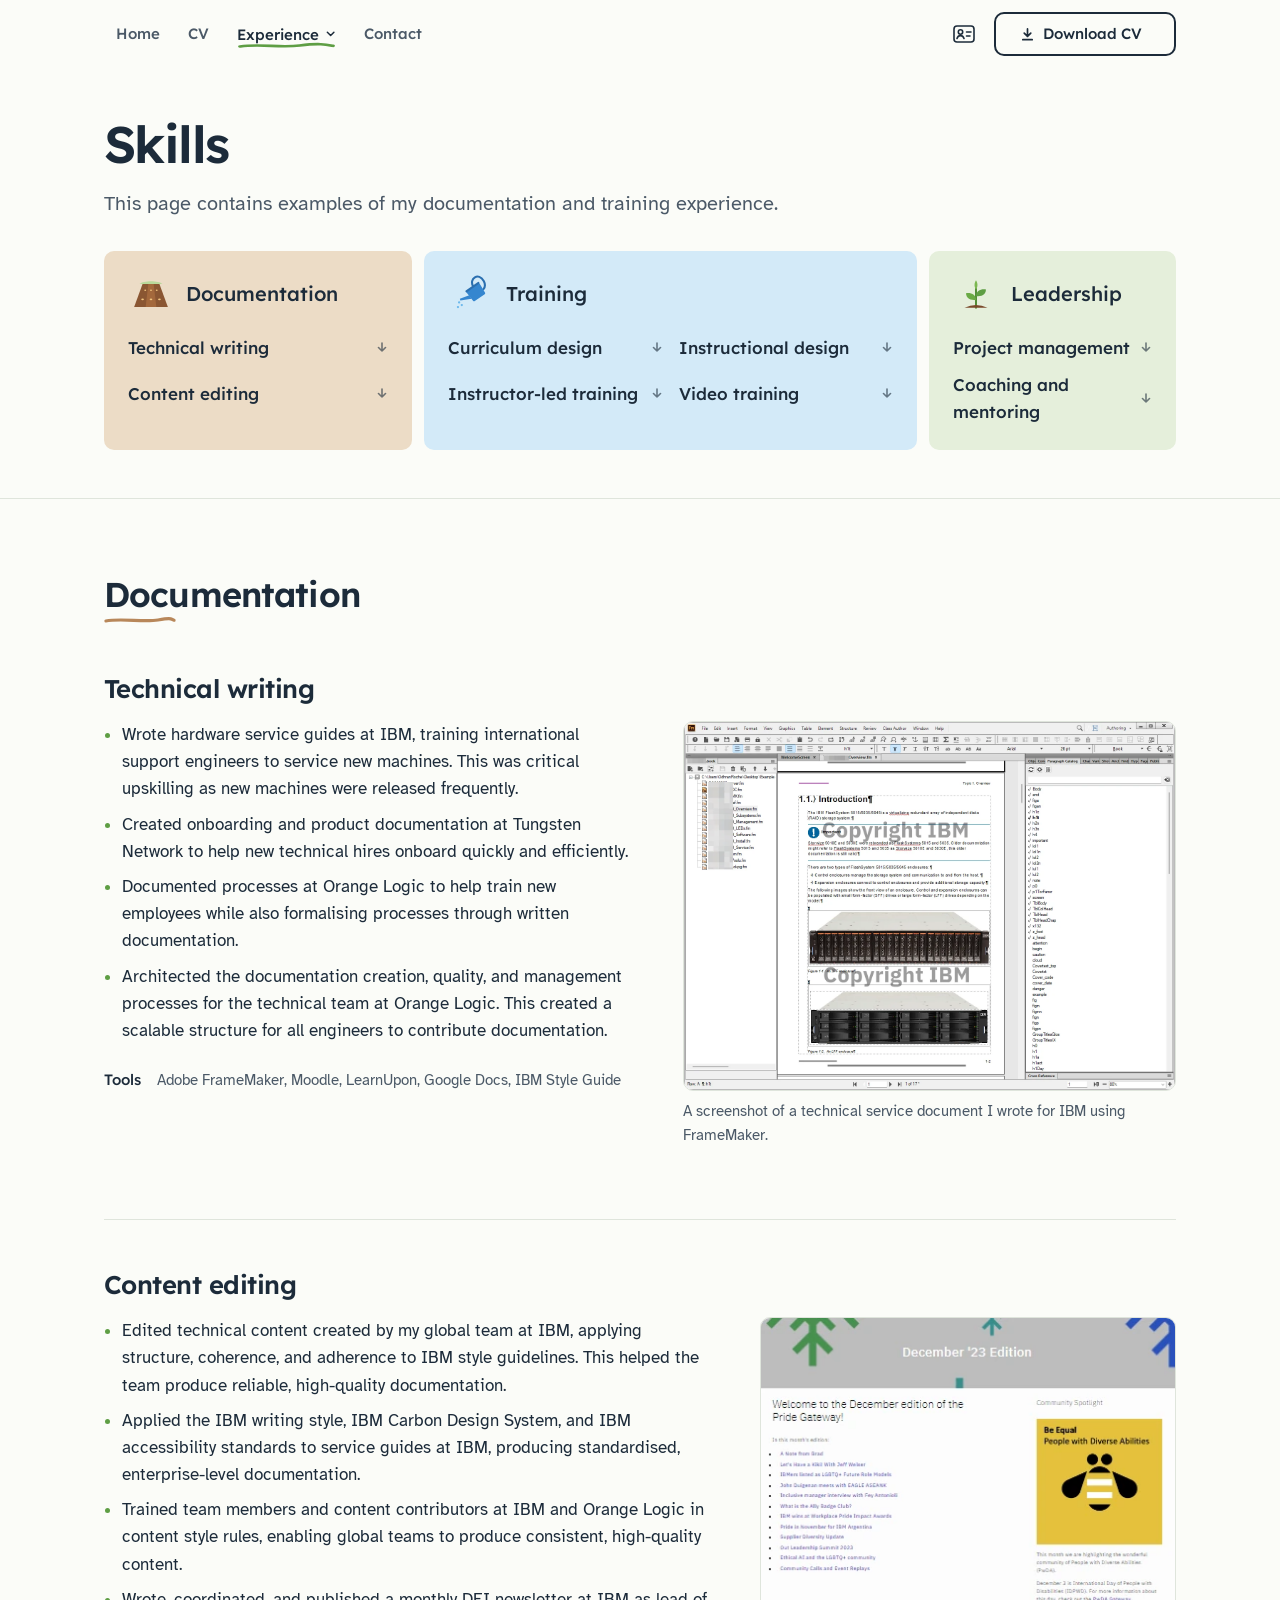
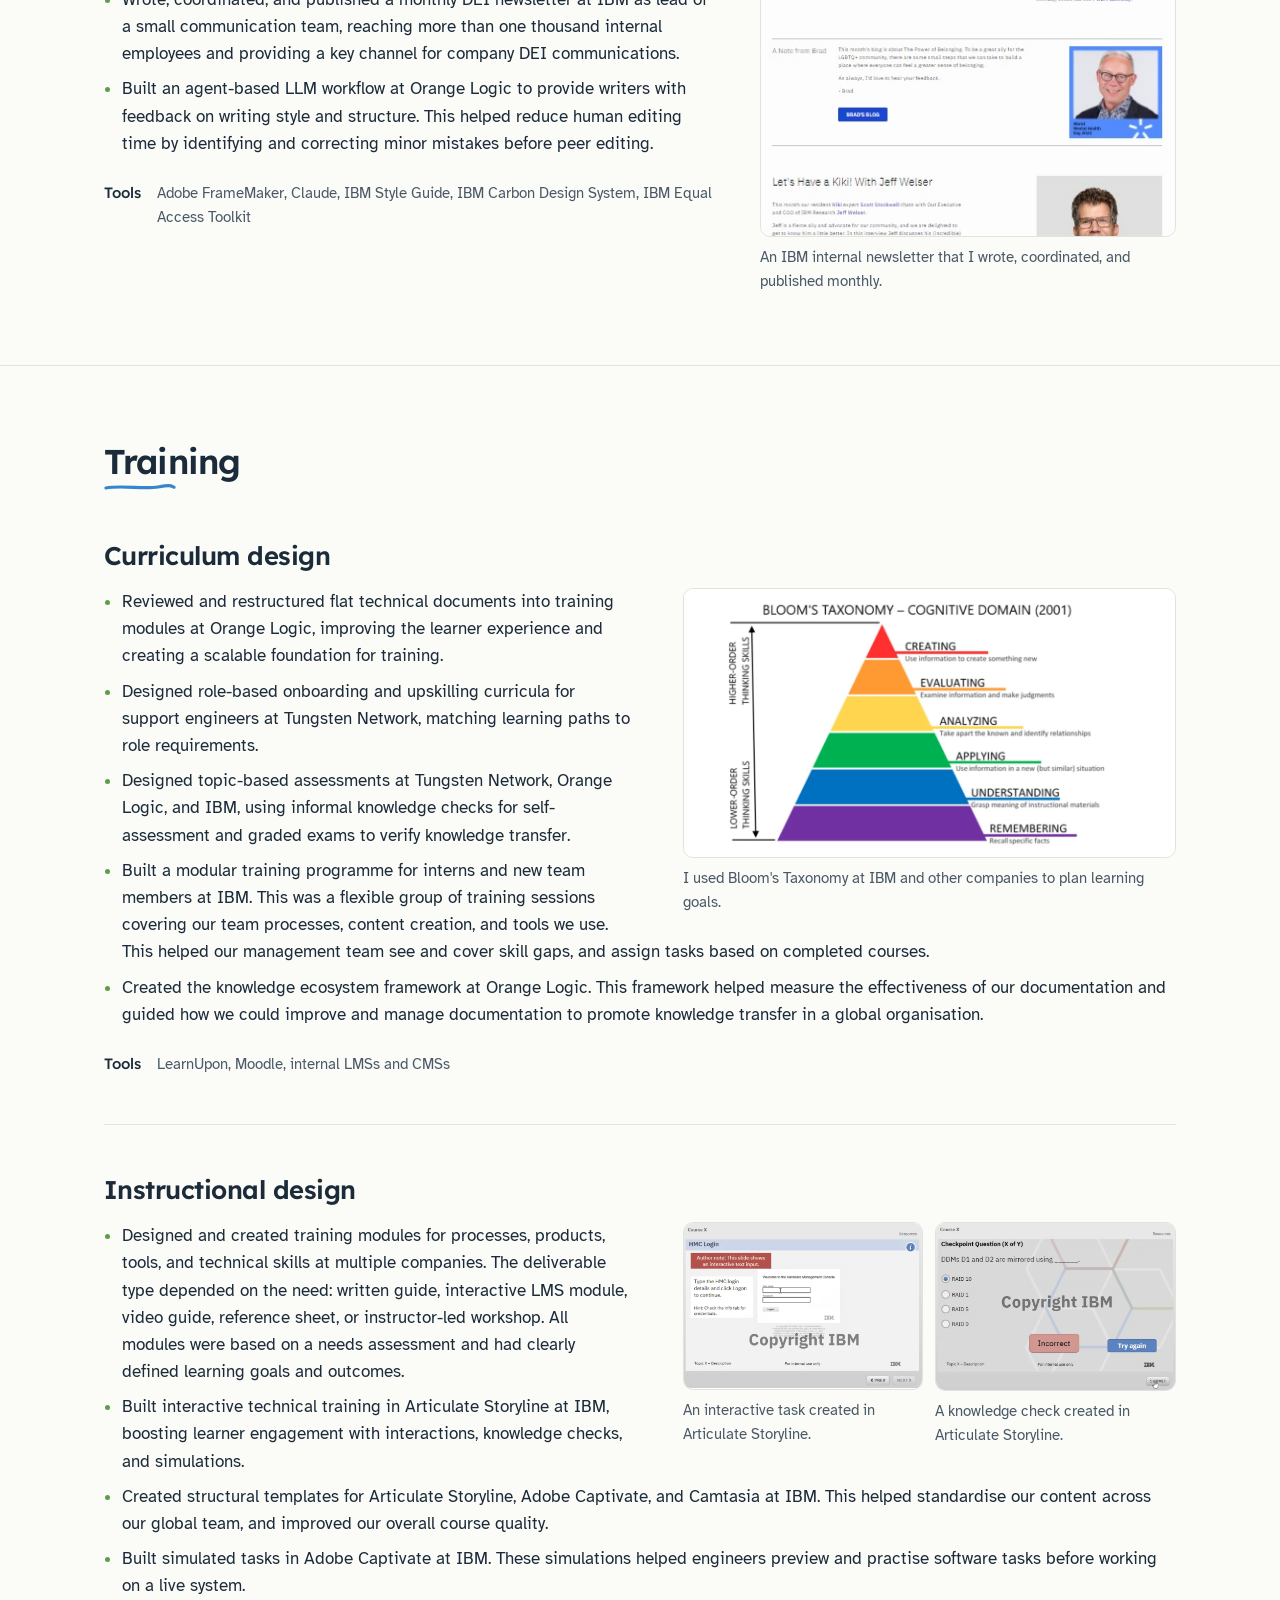
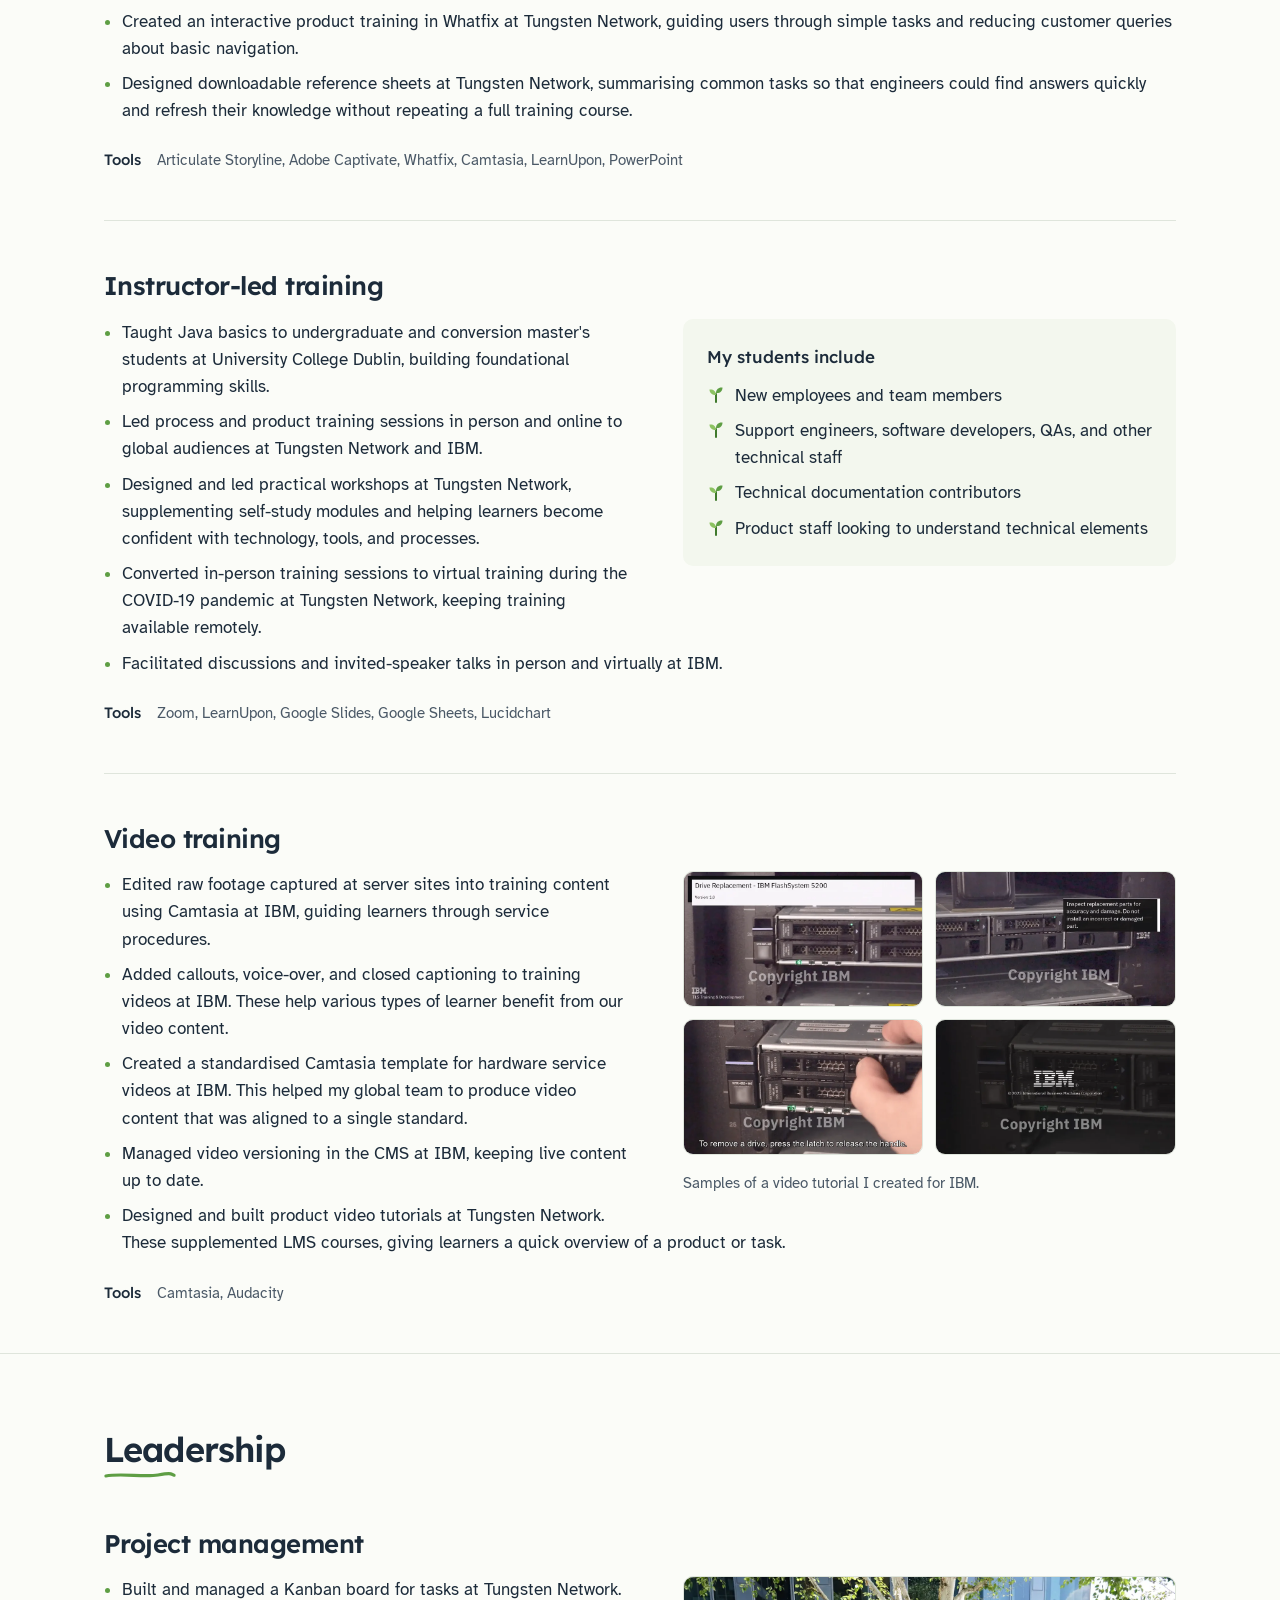
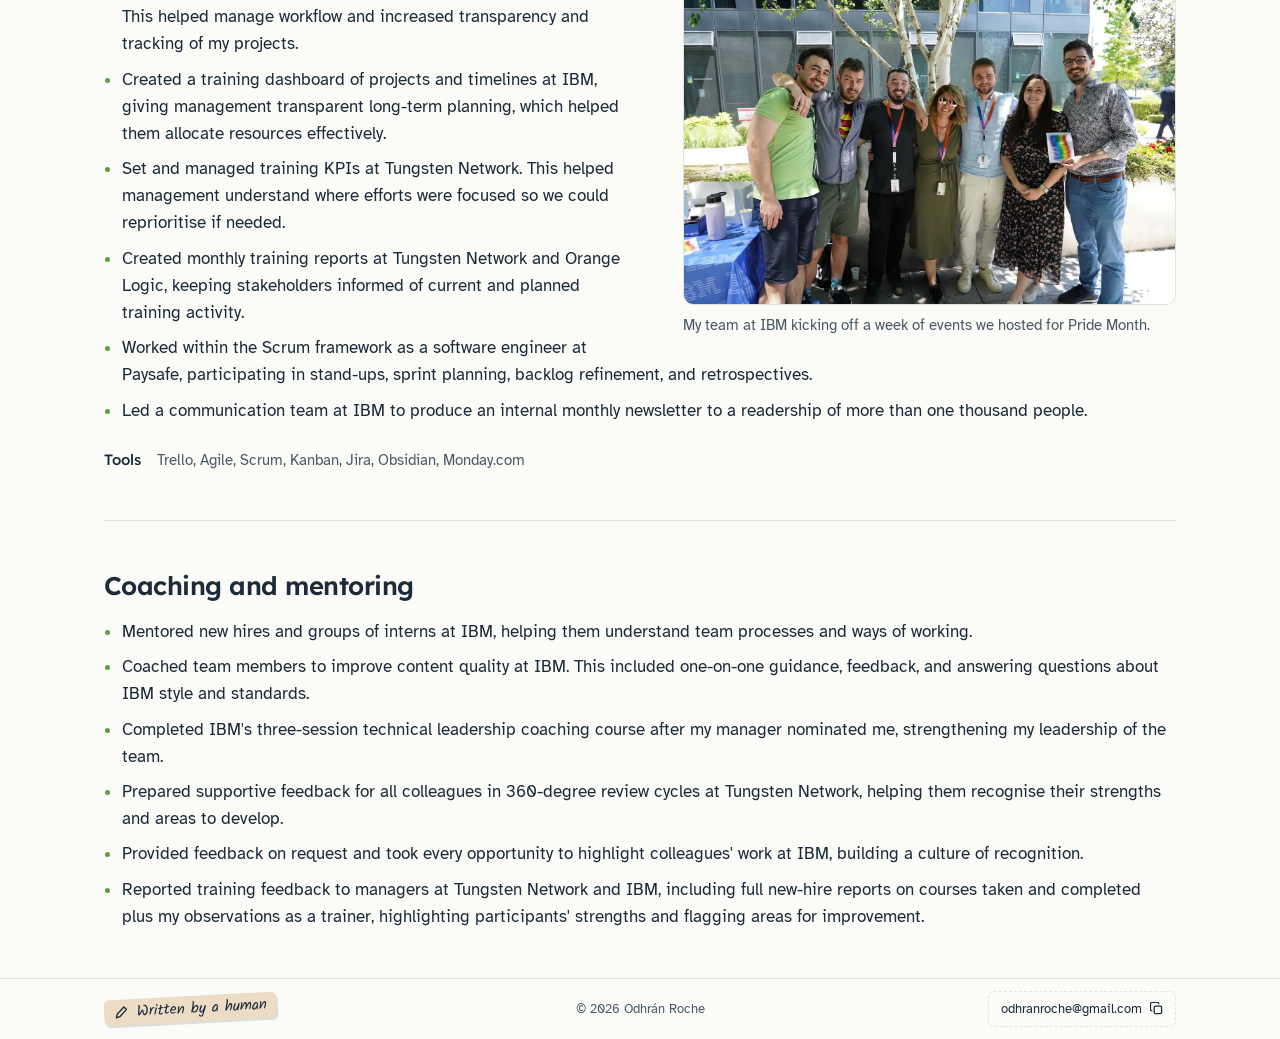
==== public_html/skills.html @ cd0c4638 "Initial commit: import odhranroche.com from Hostinger" ====
<!doctype html>
<html lang="en-IE">
<head>
<meta charset="utf-8">
<meta name="viewport" content="width=device-width, initial-scale=1, viewport-fit=cover">
<!-- Google Analytics (GA4). Keep this on every public page, including new pages made from page-template.html -->
<script async src="https://www.googletagmanager.com/gtag/js?id=G-ZT9GWD8Y9K"></script>
<script>
  window.dataLayer = window.dataLayer || [];
  function gtag(){dataLayer.push(arguments);}
  gtag('js', new Date());
  gtag('config', 'G-ZT9GWD8Y9K');
</script>
<title>Skills · Odhrán Roche</title>
<meta name="description" content="What Odhrán Roche brings to a learning and documentation team: technical writing, content editing, curriculum and instructional design, instructor-led and video training, project management, and coaching.">
<meta name="theme-color" content="#fbfcf8">
<link rel="canonical" href="https://odhranroche.com/skills.html">
<meta property="og:type" content="website">
<meta property="og:title" content="Skills · Odhrán Roche">
<meta property="og:description" content="What I bring to a learning and documentation team, with samples of my work.">
<meta property="og:url" content="https://odhranroche.com/skills.html">
<meta property="og:image" content="https://odhranroche.com/assets/og-image.png">
<link rel="icon" href="assets/favicon.svg" type="image/svg+xml">
<link rel="stylesheet" href="assets/css/site.css">
</head>
<body>
<a class="skip-link" href="#main">Skip to content</a>

<header class="site-header" id="top">
  <div class="wrap">
    <nav class="nav" aria-label="Main">
      <a href="index.html">Home</a>
      <a href="cv.html">CV</a>
      <div class="nav-group">
        <button class="nav-trigger" type="button" aria-expanded="false">Experience<svg viewBox="0 0 12 12" aria-hidden="true"><path d="M2.5 4.5 6 8l3.5-3.5" fill="none" stroke="currentColor" stroke-width="1.6" stroke-linecap="round" stroke-linejoin="round"/></svg></button>
        <ul class="nav-menu">
          <li><a href="skills.html" aria-current="page">Skills</a></li>
          <li><a href="qualifications.html">Qualifications</a></li>
          <li><a href="projects.html">Projects</a></li>
          <li><a href="references.html">References</a></li>
        </ul>
      </div>
      <a href="contact.html">Contact</a>
    </nav>
    <div class="header-actions">
      <a class="icon-btn" href="https://www.linkedin.com/in/odhranroche/" target="_blank" rel="noopener" aria-label="LinkedIn profile (opens in a new tab)" title="LinkedIn">
        <!-- Put LinkedIn's official icon (from their brand resources) at assets/icons/linkedin.svg -->
        <img src="assets/icons/linkedin.svg" alt="" width="26" height="26">
        <svg class="fallback-icon" viewBox="0 0 24 24" aria-hidden="true"><rect x="2" y="4" width="20" height="16" rx="3" fill="none" stroke="currentColor" stroke-width="1.6"/><circle cx="8.5" cy="10" r="2.2" fill="none" stroke="currentColor" stroke-width="1.6"/><path d="M5 16.5c.6-1.9 1.9-2.9 3.5-2.9s2.9 1 3.5 2.9M14.5 10H19M14.5 14H18" fill="none" stroke="currentColor" stroke-width="1.6" stroke-linecap="round"/></svg>
      </a>
      <a class="btn btn-quiet" href="assets/docs/odhran-roche-cv.pdf" target="_blank" rel="noopener" title="PDF, opens in a new tab">
        <svg viewBox="0 0 16 16" aria-hidden="true"><path d="M8 2v8m0 0L4.5 6.5M8 10l3.5-3.5M3 13.5h10" fill="none" stroke="currentColor" stroke-width="1.8" stroke-linecap="round" stroke-linejoin="round"/></svg>
        Download CV<span class="visually-hidden"> (PDF, opens in a new tab)</span>
      </a>
    </div>
  </div>
</header>

<main id="main">
  <div class="wrap">
    <div class="page-head">
      <h1>Skills</h1>
      <p class="lede">This page contains examples of my documentation and training experience.</p>
    </div>

    <!-- The page's one bold element: the skills laid out as the garden from the homepage -->
    <nav class="skill-map" aria-label="Skills on this page">
      <div class="plot plot-docs">
        <div class="plot-head">
          <svg viewBox="0 0 120 80" aria-hidden="true"><path d="M30 14C40 4 80 4 90 14Z" fill="#b9d89a"/><path d="M38 14H82L104 74H16Z" fill="#8a5632"/><path d="M53 14H67L74 74H46Z" fill="#a3683c"/><g fill="#f0c27e"><ellipse cx="45" cy="30" rx="2.5" ry="2"/><ellipse cx="60" cy="30" rx="2.5" ry="2"/><ellipse cx="75" cy="30" rx="2.5" ry="2"/><ellipse cx="38" cy="54" rx="3.5" ry="2.5"/><ellipse cx="60" cy="54" rx="3.5" ry="2.5"/><ellipse cx="82" cy="54" rx="3.5" ry="2.5"/></g></svg>
          <div><p class="plot-title">Documentation</p></div>
        </div>
        <ul>
          <li><a href="#technical-writing">Technical writing<svg viewBox="0 0 12 12" aria-hidden="true"><path d="M6 2v8M2.5 6.5 6 10l3.5-3.5" fill="none" stroke="currentColor" stroke-width="1.6" stroke-linecap="round" stroke-linejoin="round"/></svg></a></li>
          <li><a href="#content-editing">Content editing<svg viewBox="0 0 12 12" aria-hidden="true"><path d="M6 2v8M2.5 6.5 6 10l3.5-3.5" fill="none" stroke="currentColor" stroke-width="1.6" stroke-linecap="round" stroke-linejoin="round"/></svg></a></li>
        </ul>
      </div>
      <div class="plot plot-training">
        <div class="plot-head">
          <svg viewBox="0 0 120 80" aria-hidden="true"><g transform="translate(72 34) scale(.45) rotate(-35)"><path d="M6-34C10-84 82-86 74-22 71-2 60 10 46 14" stroke="#2a6fb0" stroke-width="12" stroke-linecap="round" fill="none"/><path d="M-42 20-101.8-9.3-98.2-18.7-42-4Z" fill="#3586cf"/><path d="M-40-30H40Q46-30 46-24L42 36Q41 42 35 42H-35Q-41 42-42 36L-46-24Q-46-30-40-30Z" fill="#3586cf"/><rect x="-48" y="-38" width="96" height="12" rx="5" fill="#2a6fb0"/></g><g fill="#6bb8ec"><circle cx="29" cy="62" r="3"/><circle cx="36" cy="69" r="3"/><circle cx="26" cy="74" r="3"/></g></svg>
          <div><p class="plot-title">Training</p></div>
        </div>
        <ul>
          <li><a href="#curriculum-design">Curriculum design<svg viewBox="0 0 12 12" aria-hidden="true"><path d="M6 2v8M2.5 6.5 6 10l3.5-3.5" fill="none" stroke="currentColor" stroke-width="1.6" stroke-linecap="round" stroke-linejoin="round"/></svg></a></li>
          <li><a href="#instructional-design">Instructional design<svg viewBox="0 0 12 12" aria-hidden="true"><path d="M6 2v8M2.5 6.5 6 10l3.5-3.5" fill="none" stroke="currentColor" stroke-width="1.6" stroke-linecap="round" stroke-linejoin="round"/></svg></a></li>
          <li><a href="#instructor-led-training">Instructor-led training<svg viewBox="0 0 12 12" aria-hidden="true"><path d="M6 2v8M2.5 6.5 6 10l3.5-3.5" fill="none" stroke="currentColor" stroke-width="1.6" stroke-linecap="round" stroke-linejoin="round"/></svg></a></li>
          <li><a href="#video-training">Video training<svg viewBox="0 0 12 12" aria-hidden="true"><path d="M6 2v8M2.5 6.5 6 10l3.5-3.5" fill="none" stroke="currentColor" stroke-width="1.6" stroke-linecap="round" stroke-linejoin="round"/></svg></a></li>
        </ul>
      </div>
      <div class="plot plot-growth">
        <div class="plot-head">
          <svg viewBox="0 0 120 80" aria-hidden="true"><path d="M60 76V26" stroke="#4e8a32" stroke-width="5" stroke-linecap="round"/><path d="M60 56C60 42 48 36 34 38 34 52 46 56 60 56Z" fill="#6aaa45"/><path d="M60 46C60 32 72 26 86 28 86 42 74 46 60 46Z" fill="#5e9e44"/><path d="M60 28C54 20 56 10 60 4 64 10 66 20 60 28Z" fill="#7cb851"/><path d="M30 76Q60 62 90 76Z" fill="#7a4a2b"/></svg>
          <div><p class="plot-title">Leadership</p></div>
        </div>
        <ul>
          <li><a href="#project-management">Project management<svg viewBox="0 0 12 12" aria-hidden="true"><path d="M6 2v8M2.5 6.5 6 10l3.5-3.5" fill="none" stroke="currentColor" stroke-width="1.6" stroke-linecap="round" stroke-linejoin="round"/></svg></a></li>
          <li><a href="#coaching-mentoring">Coaching and mentoring<svg viewBox="0 0 12 12" aria-hidden="true"><path d="M6 2v8M2.5 6.5 6 10l3.5-3.5" fill="none" stroke="currentColor" stroke-width="1.6" stroke-linecap="round" stroke-linejoin="round"/></svg></a></li>
        </ul>
      </div>
    </nav>
  </div>

  <!-- ===================== Documentation ===================== -->
  <section class="skill-group" id="documentation" aria-labelledby="g-docs">
    <div class="wrap">
      <div class="section-head">
        <h2 id="g-docs" class="hand-u docs">Documentation</h2>
      </div>

      <article class="skill" id="technical-writing" aria-labelledby="technical-writing-h">
        <h3 id="technical-writing-h">Technical writing</h3>
        <div class="skill-media">
          <figure class="shot">
            <a href="assets/img/skills/technical-writing-framemaker.webp"><img src="assets/img/skills/technical-writing-framemaker.webp" width="1378" height="1032" loading="lazy" decoding="async" alt="FrameMaker window showing the introduction chapter of an IBM service manual, with the chapter list on the left and product photos in the page."></a>
            <figcaption>A screenshot of a technical service document I wrote for IBM using FrameMaker.</figcaption>
          </figure>
        </div>
        <ul class="did">
          <li>Wrote hardware service guides at IBM, training international support engineers to service new machines. This was critical upskilling as new machines were released frequently.</li>
          <li>Created onboarding and product documentation at Tungsten Network to help new technical hires onboard quickly and efficiently.</li>
          <li>Documented processes at Orange Logic to help train new employees while also formalising processes through written documentation.</li>
          <li>Architected the documentation creation, quality, and management processes for the technical team at Orange Logic. This created a scalable structure for all engineers to contribute documentation.</li>
        </ul>
        <dl class="meta">
          <dt>Tools</dt><dd>Adobe FrameMaker, Moodle, LearnUpon, Google Docs, IBM Style Guide</dd>
        </dl>
      </article>

      <article class="skill" id="content-editing" aria-labelledby="content-editing-h">
        <h3 id="content-editing-h">Content editing</h3>
        <div class="skill-media">
          <figure class="shot shot-crop">
            <a href="assets/img/skills/ibm-newsletter.webp"><img src="assets/img/skills/ibm-newsletter.webp" width="419" height="885" loading="lazy" decoding="async" alt="The December 2023 edition of IBM's Pride Gateway newsletter: a welcome note with a contents list, a community spotlight, and articles with photos."></a>
            <figcaption>An IBM internal newsletter that I wrote, coordinated, and published monthly.</figcaption>
          </figure>
        </div>
        <ul class="did">
          <li>Edited technical content created by my global team at IBM, applying structure, coherence, and adherence to IBM style guidelines. This helped the team produce reliable, high-quality documentation.</li>
          <li>Applied the IBM writing style, IBM Carbon Design System, and IBM accessibility standards to service guides at IBM, producing standardised, enterprise-level documentation.</li>
          <li>Trained team members and content contributors at IBM and Orange Logic in content style rules, enabling global teams to produce consistent, high-quality content.</li>
          <li>Wrote, coordinated, and published a monthly DEI newsletter at IBM as lead of a small communication team, reaching more than one thousand internal employees and providing a key channel for company DEI communications.</li>
          <li>Built an agent-based LLM workflow at Orange Logic to provide writers with feedback on writing style and structure. This helped reduce human editing time by identifying and correcting minor mistakes before peer editing.</li>
        </ul>
        <dl class="meta">
          <dt>Tools</dt><dd>Adobe FrameMaker, Claude, IBM Style Guide, IBM Carbon Design System, IBM Equal Access Toolkit</dd>
        </dl>
      </article>
    </div>
  </section>

  <!-- ===================== Training ===================== -->
  <section class="skill-group" id="training" aria-labelledby="g-training">
    <div class="wrap">
      <div class="section-head">
        <h2 id="g-training" class="hand-u training">Training</h2>
      </div>

      <article class="skill" id="curriculum-design" aria-labelledby="curriculum-design-h">
        <h3 id="curriculum-design-h">Curriculum design</h3>
        <div class="skill-media">
          <figure class="shot">
            <a href="assets/img/skills/blooms-taxonomy.webp"><img src="assets/img/skills/blooms-taxonomy.webp" width="1024" height="559" loading="lazy" decoding="async" alt="Bloom's Taxonomy (2001 revision) as a pyramid. From the base up: Remembering, Understanding, and Applying (lower-order thinking skills), then Analyzing, Evaluating, and Creating (higher-order thinking skills), each with a one-line description."></a>
            <figcaption>I used Bloom's Taxonomy at IBM and other companies to plan learning goals.</figcaption>
          </figure>
        </div>
        <ul class="did">
          <li>Reviewed and restructured flat technical documents into training modules at Orange Logic, improving the learner experience and creating a scalable foundation for training.</li>
          <li>Designed role-based onboarding and upskilling curricula for support engineers at Tungsten Network, matching learning paths to role requirements.</li>
          <li>Designed topic-based assessments at Tungsten Network, Orange Logic, and IBM, using informal knowledge checks for self-assessment and graded exams to verify knowledge transfer.</li>
          <li>Built a modular training programme for interns and new team members at IBM. This was a flexible group of training sessions covering our team processes, content creation, and tools we use. This helped our management team see and cover skill gaps, and assign tasks based on completed courses.</li>
          <li>Created the knowledge ecosystem framework at Orange Logic. This framework helped measure the effectiveness of our documentation and guided how we could improve and manage documentation to promote knowledge transfer in a global organisation.</li>
        </ul>
        <dl class="meta">
          <dt>Tools</dt><dd>LearnUpon, Moodle, internal LMSs and CMSs</dd>
        </dl>
      </article>

      <article class="skill" id="instructional-design" aria-labelledby="instructional-design-h">
        <h3 id="instructional-design-h">Instructional design</h3>
        <div class="skill-media">
          <div class="shots-2">
            <figure class="shot">
              <a href="assets/img/skills/storyline-login-task.webp"><img src="assets/img/skills/storyline-login-task.webp" width="886" height="614" loading="lazy" decoding="async" alt="A Storyline slide asking the learner to type login details into a simulated management console, with a hint panel."></a>
              <figcaption>An interactive task created in Articulate Storyline.</figcaption>
            </figure>
            <figure class="shot">
              <a href="assets/img/skills/storyline-quiz.webp"><img src="assets/img/skills/storyline-quiz.webp" width="884" height="617" loading="lazy" decoding="async" alt="A Storyline checkpoint question about RAID levels, showing an Incorrect message and a Try again button."></a>
              <figcaption>A knowledge check created in Articulate Storyline.</figcaption>
            </figure>
          </div>
        </div>
        <ul class="did">
          <li>Designed and created training modules for processes, products, tools, and technical skills at multiple companies. The deliverable type depended on the need: written guide, interactive LMS module, video guide, reference sheet, or instructor-led workshop. All modules were based on a needs assessment and had clearly defined learning goals and outcomes.</li>
          <li>Built interactive technical training in Articulate Storyline at IBM, boosting learner engagement with interactions, knowledge checks, and simulations.</li>
          <li>Created structural templates for Articulate Storyline, Adobe Captivate, and Camtasia at IBM. This helped standardise our content across our global team, and improved our overall course quality.</li>
          <li>Built simulated tasks in Adobe Captivate at IBM. These simulations helped engineers preview and practise software tasks before working on a live system.</li>
          <li>Created an interactive product training in Whatfix at Tungsten Network, guiding users through simple tasks and reducing customer queries about basic navigation.</li>
          <li>Designed downloadable reference sheets at Tungsten Network, summarising common tasks so that engineers could find answers quickly and refresh their knowledge without repeating a full training course.</li>
        </ul>
        <dl class="meta">
          <dt>Tools</dt><dd>Articulate Storyline, Adobe Captivate, Whatfix, Camtasia, LearnUpon, PowerPoint</dd>
        </dl>
      </article>

      <article class="skill" id="instructor-led-training" aria-labelledby="instructor-led-training-h">
        <h3 id="instructor-led-training-h">Instructor-led training</h3>
        <div class="skill-media">
          <div class="panel">
            <p class="panel-title">My students include</p>
            <ul class="sprout-list">
              <li>New employees and team members</li>
              <li>Support engineers, software developers, QAs, and other technical staff</li>
              <li>Technical documentation contributors</li>
              <li>Product staff looking to understand technical elements</li>
            </ul>
          </div>
        </div>
        <ul class="did">
          <li>Taught Java basics to undergraduate and conversion master's students at University College Dublin, building foundational programming skills.</li>
          <li>Led process and product training sessions in person and online to global audiences at Tungsten Network and IBM.</li>
          <li>Designed and led practical workshops at Tungsten Network, supplementing self-study modules and helping learners become confident with technology, tools, and processes.</li>
          <li>Converted in-person training sessions to virtual training during the COVID-19 pandemic at Tungsten Network, keeping training available remotely.</li>
          <li>Facilitated discussions and invited-speaker talks in person and virtually at IBM.</li>
        </ul>
        <dl class="meta">
          <dt>Tools</dt><dd>Zoom, LearnUpon, Google Slides, Google Sheets, Lucidchart</dd>
        </dl>
      </article>

      <article class="skill" id="video-training" aria-labelledby="video-training-h">
        <h3 id="video-training-h">Video training</h3>
        <div class="skill-media">
          <div class="frames">
            <figure class="shot">
              <a href="assets/img/skills/video-intro.webp"><img src="assets/img/skills/video-intro.webp" width="768" height="431" loading="lazy" decoding="async" alt="Video title card reading Drive Replacement, IBM FlashSystem 5200, over footage of the storage enclosure."></a>
            </figure>
            <figure class="shot">
              <a href="assets/img/skills/video-callout.webp"><img src="assets/img/skills/video-callout.webp" width="768" height="431" loading="lazy" decoding="async" alt="Video frame with a callout box reading: Inspect replacement parts for accuracy and damage. Do not install an incorrect or damaged part."></a>
            </figure>
            <figure class="shot">
              <a href="assets/img/skills/video-caption.webp"><img src="assets/img/skills/video-caption.webp" width="768" height="431" loading="lazy" decoding="async" alt="Close-up of a hand at a drive bay with the caption: To remove a drive, press the latch to release the handle."></a>
            </figure>
            <figure class="shot">
              <a href="assets/img/skills/video-ending.webp"><img src="assets/img/skills/video-ending.webp" width="768" height="431" loading="lazy" decoding="async" alt="Ending screen with the IBM logo and copyright line over the enclosure footage."></a>
            </figure>
          </div>
          <p class="media-note">Samples of a video tutorial I created for IBM.</p>
        </div>
        <ul class="did">
          <li>Edited raw footage captured at server sites into training content using Camtasia at IBM, guiding learners through service procedures.</li>
          <li>Added callouts, voice-over, and closed captioning to training videos at IBM. These help various types of learner benefit from our video content.</li>
          <li>Created a standardised Camtasia template for hardware service videos at IBM. This helped my global team to produce video content that was aligned to a single standard.</li>
          <li>Managed video versioning in the CMS at IBM, keeping live content up to date.</li>
          <li>Designed and built product video tutorials at Tungsten Network. These supplemented LMS courses, giving learners a quick overview of a product or task.</li>
        </ul>
        <dl class="meta">
          <dt>Tools</dt><dd>Camtasia, Audacity</dd>
        </dl>
      </article>
    </div>
  </section>

  <!-- ===================== Leadership ===================== -->
  <section class="skill-group" id="leadership" aria-labelledby="g-leadership">
    <div class="wrap">
      <div class="section-head">
        <h2 id="g-leadership" class="hand-u growth">Leadership</h2>
      </div>

      <article class="skill" id="project-management" aria-labelledby="project-management-h">
        <h3 id="project-management-h">Project management</h3>
        <div class="skill-media">
          <figure class="shot">
            <a href="assets/img/skills/ibm-pride-team.webp"><img src="assets/img/skills/ibm-pride-team.webp" width="1400" height="933" loading="lazy" decoding="async" alt="Seven colleagues standing together, smiling, outside an office building in Sofia. Several wear rainbow lanyards and one holds a rainbow-coloured Pride flyer, beside a table with an IBM tablecloth."></a>
            <figcaption>My team at IBM kicking off a week of events we hosted for Pride Month.</figcaption>
          </figure>
        </div>
        <ul class="did">
          <li>Built and managed a Kanban board for tasks at Tungsten Network. This helped manage workflow and increased transparency and tracking of my projects.</li>
          <li>Created a training dashboard of projects and timelines at IBM, giving management transparent long-term planning, which helped them allocate resources effectively.</li>
          <li>Set and managed training KPIs at Tungsten Network. This helped management understand where efforts were focused so we could reprioritise if needed.</li>
          <li>Created monthly training reports at Tungsten Network and Orange Logic, keeping stakeholders informed of current and planned training activity.</li>
          <li>Worked within the Scrum framework as a software engineer at Paysafe, participating in stand-ups, sprint planning, backlog refinement, and retrospectives.</li>
          <li>Led a communication team at IBM to produce an internal monthly newsletter to a readership of more than one thousand people.</li>
        </ul>
        <dl class="meta">
          <dt>Tools</dt><dd>Trello, Agile, Scrum, Kanban, Jira, Obsidian, Monday.com</dd>
        </dl>
      </article>

      <article class="skill" id="coaching-mentoring" aria-labelledby="coaching-mentoring-h">
        <h3 id="coaching-mentoring-h">Coaching and mentoring</h3>
        <ul class="did">
          <li>Mentored new hires and groups of interns at IBM, helping them understand team processes and ways of working.</li>
          <li>Coached team members to improve content quality at IBM. This included one-on-one guidance, feedback, and answering questions about IBM style and standards.</li>
          <li>Completed IBM's three-session technical leadership coaching course after my manager nominated me, strengthening my leadership of the team.</li>
          <li>Prepared supportive feedback for all colleagues in 360-degree review cycles at Tungsten Network, helping them recognise their strengths and areas to develop.</li>
          <li>Provided feedback on request and took every opportunity to highlight colleagues' work at IBM, building a culture of recognition.</li>
          <li>Reported training feedback to managers at Tungsten Network and IBM, including full new-hire reports on courses taken and completed plus my observations as a trainer, highlighting participants' strengths and flagging areas for improvement.</li>
        </ul>
      </article>
    </div>
  </section>

</main>

<footer class="site-footer">
  <div class="wrap">
    <span class="sticker">
      <svg viewBox="0 0 14 14" aria-hidden="true"><path d="M2 12l1-3.5L10 1.5l2.5 2.5L5.5 11 2 12Z" fill="none" stroke="currentColor" stroke-width="1.4" stroke-linejoin="round"/></svg>
      Written by a human
    </span>
    <span class="copyright">&copy; <span id="year">2026</span> Odhrán Roche</span>
    <button class="copy-email" type="button" data-email="odhranroche@gmail.com" aria-label="Copy email address odhranroche@gmail.com">
      <span>odhranroche@gmail.com</span>
      <svg class="ico" viewBox="0 0 14 14" aria-hidden="true"><rect x="4.5" y="4.5" width="8" height="8" rx="1.5" fill="none" stroke="currentColor" stroke-width="1.4"/><path d="M9.5 2.5V2A1.5 1.5 0 0 0 8 .5H2A1.5 1.5 0 0 0 .5 2v6A1.5 1.5 0 0 0 2 9.5h.5" fill="none" stroke="currentColor" stroke-width="1.4"/></svg>
      <span class="done" role="status"></span>
    </button>
  </div>
</footer>

<script src="assets/js/site.js"></script>
</body>
</html>
---- public_html/assets/css/site.css ----
/* =====================================================================
   odhranroche.com — site styles
   One stylesheet for every page. Tokens first, then base, layout,
   components, the homepage illustration, and responsive rules.
   The style guide (styleguide.html) documents every token and component
   in this file. Change a value here and it changes everywhere.
   ===================================================================== */

/* ---------- 0. Fonts (self-hosted, SIL Open Font License) ---------- */
@font-face { font-family: "Lexend"; font-style: normal; font-weight: 400; font-display: swap; src: url("../fonts/lexend-latin-400-normal.woff2") format("woff2"); }
@font-face { font-family: "Lexend"; font-style: normal; font-weight: 500; font-display: swap; src: url("../fonts/lexend-latin-500-normal.woff2") format("woff2"); }
@font-face { font-family: "Lexend"; font-style: normal; font-weight: 600; font-display: swap; src: url("../fonts/lexend-latin-600-normal.woff2") format("woff2"); }
@font-face { font-family: "Atkinson Hyperlegible"; font-style: normal; font-weight: 400; font-display: swap; src: url("../fonts/atkinson-hyperlegible-latin-400-normal.woff2") format("woff2"); }
@font-face { font-family: "Atkinson Hyperlegible"; font-style: italic; font-weight: 400; font-display: swap; src: url("../fonts/atkinson-hyperlegible-latin-400-italic.woff2") format("woff2"); }
@font-face { font-family: "Atkinson Hyperlegible"; font-style: normal; font-weight: 700; font-display: swap; src: url("../fonts/atkinson-hyperlegible-latin-700-normal.woff2") format("woff2"); }
@font-face { font-family: "Kalam"; font-style: normal; font-weight: 400; font-display: swap; src: url("../fonts/kalam-latin-400-normal.woff2") format("woff2"); }

/* ---------- 1. Tokens ---------- */
:root {
  color-scheme: light;

  /* Colour. Each family has one meaning:
     soil (tan/brown) = documentation, sky (blue) = training,
     leaf (green) = growth, links and interaction, ink (navy) = text and primary actions. */
  --paper: #fbfcf8;        /* page background */
  --paper-deep: #f3f7ee;   /* alternate section background */
  --white: #ffffff;        /* tiles that hold logos */
  --ink: #1c2b3a;          /* text, primary buttons (14:1 on paper) */
  --ink-soft: #4b5967;     /* secondary text (7:1 on paper) */
  --rule: #dfe5dc;         /* hairlines and tile borders */

  --soil-tint: #ecdcc6;    /* documentation background */
  --soil-line: #b8875a;    /* documentation accents */
  --soil: #7a4a2b;         /* soil in illustrations */

  --sky-tint: #d3eaf8;     /* training background */
  --sky: #3586cf;          /* training accents (graphics only, 3.7:1) */
  --sky-deep: #2a6fb0;     /* blue text, handwritten notes (5.1:1) */

  --leaf-tint: #e5efdb;    /* hover background for quiet controls */
  --leaf-light: #8cc261;   /* young leaves */
  --leaf: #5e9e44;         /* lines, markers, underlines (graphics only, 3.2:1) */
  --leaf-deep: #3f7a2c;    /* green text, primary hover (5.1:1) */

  /* Type. Two faces chosen for legibility, plus a pen for margin notes. */
  --f-display: "Lexend", "Segoe UI", system-ui, sans-serif;
  --f-body: "Atkinson Hyperlegible", "Segoe UI", system-ui, sans-serif;
  --f-hand: "Kalam", "Segoe Print", "Bradley Hand", cursive;

  --t-xs: 0.8125rem;   /* 13px  footer, fine print */
  --t-sm: 0.9375rem;   /* 15px  nav, buttons, captions */
  --t-md: 1.0625rem;   /* 17px  body text */
  --t-lg: 1.25rem;     /* 20px  lead paragraphs, role line */
  --t-xl: clamp(1.6rem, 1.1rem + 1.6vw, 2.15rem);      /* section headings */
  --t-title: clamp(2.2rem, 1.5rem + 2.6vw, 3.2rem);    /* inner page titles */
  --t-display: clamp(2.7rem, 1.6rem + 4vw, 4.4rem);    /* homepage name only */
  --t-hand: 1.15rem;   /* handwritten notes */

  --lh-tight: 1.05;
  --lh-snug: 1.3;
  --lh-body: 1.6;

  /* Space. Use these steps for every gap, margin and padding. */
  --s-1: 0.25rem;   /*  4px */
  --s-2: 0.5rem;    /*  8px */
  --s-3: 0.75rem;   /* 12px */
  --s-4: 1rem;      /* 16px */
  --s-5: 1.5rem;    /* 24px */
  --s-6: 2rem;      /* 32px */
  --s-7: 3rem;      /* 48px */
  --s-8: 4.5rem;    /* 72px */
  --section-y: clamp(3rem, 6vw, 5rem);

  /* Layout */
  --wrap: 72rem;
  --measure: 36rem;                     /* max width of running text (~65 characters) */
  --gutter: clamp(1rem, 4vw, 2.5rem);

  /* Shape */
  --r-sm: 6px;     /* stickers, small controls */
  --r-md: 10px;    /* buttons, nav items, tiles */
  --tap: 2.75rem;  /* 44px minimum touch target */

  /* Motion */
  --d-fast: 150ms;
  --d-med: 300ms;
  --ease-out: cubic-bezier(.2, .8, .3, 1);
  --ease-spring: cubic-bezier(.3, 1.4, .5, 1);
}

/* ---------- 2. Base ---------- */
*, *::before, *::after { box-sizing: border-box; }
html { scroll-behavior: smooth; -webkit-text-size-adjust: 100%; }
body {
  display: flex;
  flex-direction: column;
  min-height: 100vh;
  min-height: 100svh;
  margin: 0;
  background: var(--paper);
  color: var(--ink);
  font-family: var(--f-body);
  font-size: var(--t-md);
  line-height: var(--lh-body);
  -webkit-font-smoothing: antialiased;
}
main { flex: 1 0 auto; }
img, svg { max-width: 100%; }
a { color: inherit; }
/* links in running text (links with a class style themselves) */
a:not([class]) { text-decoration-color: var(--leaf); text-decoration-thickness: 2px; text-underline-offset: 3px; }
a:not([class]):hover { text-decoration-color: var(--ink); }
p { margin: 0; }
h1, h2, h3 {
  font-family: var(--f-display);
  font-weight: 600;
  line-height: var(--lh-snug);
  letter-spacing: -0.02em;
  margin: 0;
  text-wrap: balance;
}
h2 { font-size: var(--t-xl); line-height: 1.15; letter-spacing: -0.025em; }
h3 { font-size: var(--t-lg); font-weight: 500; letter-spacing: -0.01em; }
:focus-visible { outline: 3px solid var(--sky); outline-offset: 3px; border-radius: 4px; }
::selection { background: var(--leaf-tint); }

.visually-hidden {
  position: absolute !important;
  width: 1px; height: 1px;
  overflow: hidden;
  clip: rect(0 0 0 0);
  white-space: nowrap;
}
.skip-link {
  position: absolute;
  left: var(--s-4);
  top: -4rem;
  z-index: 20;
  padding: var(--s-2) var(--s-4);
  background: var(--ink);
  color: var(--white);
  border-radius: var(--r-md);
  font-family: var(--f-display);
  font-size: var(--t-sm);
  text-decoration: none;
}
.skip-link:focus { top: var(--s-2); }

/* ---------- 3. Layout ---------- */
.wrap {
  width: 100%;
  max-width: var(--wrap);
  margin-inline: auto;
  padding-inline: var(--gutter);
  /* keep content clear of the notch on phones held sideways (the viewport uses viewport-fit=cover) */
  padding-left: max(var(--gutter), env(safe-area-inset-left, 0px));
  padding-right: max(var(--gutter), env(safe-area-inset-right, 0px));
}
.section { padding-block: var(--section-y); }
.section + .section { border-top: 1px solid var(--rule); }
.section-alt { background: linear-gradient(var(--paper), var(--paper-deep)); border-top: 1px solid var(--rule); }

/* Page head: the top of every inner page. One h1, one short lede. */
.page-head { display: grid; gap: var(--s-4); padding-block: var(--s-7) var(--s-6); }
.page-head h1 { font-size: var(--t-title); line-height: 1.08; letter-spacing: -0.03em; }
.page-head .lede { font-size: var(--t-lg); line-height: 1.55; color: var(--ink-soft); }

/* Section header: heading first, one short lede below. Used at the top of every section. */
.section-head { display: grid; gap: var(--s-3); }
.section-head .lede { color: var(--ink-soft); }

/* ---------- 4. Components ---------- */

/* Header */
.site-header {
  position: sticky;
  top: env(safe-area-inset-top, 0px);
  z-index: 10;
  background: color-mix(in srgb, var(--paper) 92%, transparent);
  backdrop-filter: blur(6px);
  border-bottom: 1px solid transparent;
  transition: border-color var(--d-med);
}
.site-header.scrolled { border-bottom-color: var(--rule); }
.site-header .wrap {
  display: flex;
  flex-wrap: wrap;
  align-items: center;
  justify-content: space-between;
  gap: var(--s-2) var(--s-5);
  padding-block: var(--s-3);
}
.nav { display: flex; flex-wrap: wrap; gap: var(--s-1); }
.nav a {
  position: relative;
  display: inline-flex;
  align-items: center;
  min-height: var(--tap);
  padding-inline: var(--s-3);
  border-radius: var(--r-md);
  font-family: var(--f-display);
  font-size: var(--t-sm);
  font-weight: 500;
  color: var(--ink-soft);
  text-decoration: none;
  transition: background-color var(--d-fast), color var(--d-fast);
}
.nav a:hover { background: var(--leaf-tint); color: var(--ink); }
.nav a[aria-current="page"],
.nav-group:has([aria-current="page"]) .nav-trigger { color: var(--ink); }
/* current page: a hand-drawn green underline */
.nav a[aria-current="page"]::after,
.nav-group:has([aria-current="page"]) .nav-trigger::after {
  content: "";
  position: absolute;
  left: var(--s-3); right: var(--s-3); bottom: .45rem;
  height: 7px;
  background: url("data:image/svg+xml,%3Csvg xmlns='http://www.w3.org/2000/svg' viewBox='0 0 60 7' preserveAspectRatio='none'%3E%3Cpath d='M2 4.5 C14 1.5 26 6 38 3.5 S54 2.5 58 3.8' fill='none' stroke='%235e9e44' stroke-width='2.6' stroke-linecap='round'/%3E%3C/svg%3E") no-repeat center / 100% 100%;
}
.nav-group { position: relative; }
.nav-trigger {
  position: relative;
  display: inline-flex; align-items: center; gap: .35rem; min-height: var(--tap); padding-inline: var(--s-3);
  border: 0; border-radius: var(--r-md); background: none; cursor: pointer;
  font-family: var(--f-display); font-size: var(--t-sm); font-weight: 500; color: var(--ink-soft);
  transition: background-color var(--d-fast), color var(--d-fast);
}
.nav-trigger svg { width: .75em; height: .75em; }
.nav-group.is-open .nav-trigger { background: var(--leaf-tint); color: var(--ink); }
/* The menu opens when the button is pressed (site.js), or on hover where there is a mouse. */
.nav-menu {
  display: none; position: absolute; top: 100%; left: 0; z-index: 20; min-width: 12rem; margin: 0; padding: var(--s-2);
  list-style: none; background: var(--paper); border: 1px solid var(--rule); border-radius: var(--r-md);
  box-shadow: 0 8px 24px rgba(20, 30, 50, .12);
}
.nav-group.is-open .nav-menu { display: block; }
@media (hover: hover) {
  .nav-group:hover .nav-trigger { background: var(--leaf-tint); color: var(--ink); }
  .nav-group:hover .nav-menu { display: block; }
}
.nav-menu a { display: flex; width: 100%; }
.header-actions { display: flex; align-items: center; gap: var(--s-2); }

/* Buttons. One primary (filled) button per screen; everything else is quiet. */
.btn {
  display: inline-flex;
  align-items: center;
  justify-content: center;
  gap: var(--s-2);
  min-height: var(--tap);
  padding: 0 var(--s-5);
  border: 2px solid var(--ink);
  border-radius: var(--r-md);
  background: var(--ink);
  color: var(--white);
  font-family: var(--f-display);
  font-size: var(--t-sm);
  font-weight: 500;
  text-decoration: none;
  cursor: pointer;
  transition: background-color var(--d-fast), border-color var(--d-fast), transform var(--d-fast);
}
.btn:hover { background: var(--leaf-deep); border-color: var(--leaf-deep); }
.btn:active { transform: translateY(1px); }
.btn svg { width: 1em; height: 1em; flex: none; }
.btn-quiet { background: transparent; color: var(--ink); }
.btn-quiet:hover { background: var(--leaf-tint); border-color: var(--leaf-deep); color: var(--ink); }

/* Icon-only button: always give it an aria-label and a title */
.icon-btn {
  display: inline-grid;
  place-items: center;
  width: var(--tap);
  height: var(--tap);
  border-radius: var(--r-md);
  color: var(--ink);
  transition: background-color var(--d-fast);
}
.icon-btn:hover { background: var(--leaf-tint); }
.icon-btn img { width: 26px; height: 26px; display: block; }
.icon-btn .fallback-icon { display: none; width: 24px; height: 24px; }
.icon-btn.no-icon img { display: none; }
.icon-btn.no-icon .fallback-icon { display: block; }

/* Text link: for secondary actions next to a button, and links in running text */
.text-link {
  font-family: var(--f-display);
  font-size: var(--t-sm);
  font-weight: 500;
  text-decoration: underline;
  text-decoration-color: var(--leaf);
  text-decoration-thickness: 2px;
  text-underline-offset: 5px;
  transition: text-decoration-color var(--d-fast);
}
.text-link:hover { text-decoration-color: var(--ink); }
/* Text link with a leading icon, e.g. the download links on the CV page */
.text-link.has-icon { display: inline-flex; align-items: center; gap: 0.4em; }
.text-link.has-icon svg { width: 1em; height: 1em; flex: none; }

/* Topic marks: a highlighter stroke that ties a word to its colour family */
.mark-docs, .mark-training {
  font-weight: 700;
  font-style: normal;
  background-repeat: no-repeat;
  background-size: 100% 38%;
  background-position: 0 88%;
  transition: background-size var(--d-med) var(--ease-out);
}
.mark-docs { background-image: linear-gradient(var(--soil-tint), var(--soil-tint)); }
.mark-training { background-image: linear-gradient(var(--sky-tint), var(--sky-tint)); }
.mark-docs.is-on, .mark-training.is-on { background-size: 100% 100%; }

/* Handwritten note: max one per screen. Always points at something. */
.hand-note {
  font-family: var(--f-hand);
  font-size: var(--t-hand);
  font-weight: 400;
  line-height: 1.1;
  letter-spacing: 0;
  color: var(--sky-deep);
  transform: rotate(-3deg);
}

/* Status line with a sprout */
.status { display: flex; align-items: center; gap: var(--s-2); font-size: var(--t-sm); color: var(--ink-soft); }
.status svg { width: 18px; height: 18px; flex: none; }

/* Logo tile: the only bordered box on the site, because logos need a neutral ground */
.logo-tile {
  display: grid;
  place-items: center;
  width: 100%;
  max-width: 11rem;
  height: 4.5rem;
  padding: var(--s-2) var(--s-4);
  background: var(--white);
  border: 1px solid var(--rule);
  border-radius: var(--r-md);
  transition: border-color var(--d-med), transform var(--d-med) var(--ease-out);
}
.logo-tile img { max-width: 100%; max-height: 2.6rem; object-fit: contain; }
.logo-tile .logo-name {
  display: none;
  font-family: var(--f-display);
  font-weight: 600;
  font-size: 1rem;
  line-height: 1.15;
  letter-spacing: -0.01em;
  text-align: center;
}
.logo-tile.no-logo img { display: none; }
.logo-tile.no-logo .logo-name { display: block; }

/* Career vine (timeline). Oldest on the left, most recent on the right. */
.vine { position: relative; margin-top: var(--s-7); }
.vine-line { position: absolute; left: 0; right: 0; top: 30px; width: 100%; height: 40px; overflow: visible; }
.vine-line path { fill: none; stroke: var(--leaf); stroke-width: 3; stroke-linecap: round; vector-effect: non-scaling-stroke; }
.vine ol { position: relative; display: grid; grid-template-columns: repeat(5, minmax(0, 1fr)); gap: var(--s-4); list-style: none; margin: 0; padding: 0; }
.job { display: flex; flex-direction: column; align-items: center; min-width: 0; text-align: center; }
.job-text { display: flex; flex-direction: column; align-items: center; width: 100%; min-width: 0; }
.job .bud { width: 44px; height: 60px; overflow: visible; transform-origin: 50% 100%; transition: transform var(--d-med) var(--ease-spring); }
.job:nth-child(even) .bud { transform: scaleX(-1); }
.job:hover .bud { transform: rotate(-8deg) scale(1.12); }
.job:nth-child(even):hover .bud { transform: scaleX(-1) rotate(-8deg) scale(1.12); }
.job:hover .logo-tile { border-color: var(--leaf); transform: translateY(-2px); }
.bud .stalk { fill: none; stroke: var(--leaf); stroke-width: 3; stroke-linecap: round; }
.bud .lf { fill: var(--leaf-light); }
.bud .lf2 { fill: var(--leaf); }
.job .logo-tile { margin-top: var(--s-3); }
.job .title { margin-top: var(--s-3); font-size: var(--t-sm); line-height: var(--lh-snug); color: var(--ink-soft); text-wrap: balance; }
.job.latest .title { color: var(--ink); font-weight: 700; }
.job .hand-note { margin-top: var(--s-2); color: var(--leaf-deep); font-size: 1.05rem; }

/* Footer: one line, small */
.site-footer { border-top: 1px solid var(--rule); font-size: var(--t-xs); color: var(--ink-soft); }
.site-footer .wrap { display: grid; grid-template-columns: minmax(0, 1fr) auto minmax(0, 1fr); align-items: center; gap: var(--s-3) var(--s-5); padding-block: var(--s-3); }
.site-footer .sticker { justify-self: start; }
.site-footer .copyright { justify-self: center; text-align: center; }
.site-footer .copy-email { justify-self: end; }
.sticker {
  display: inline-flex;
  align-items: center;
  gap: var(--s-2);
  padding: .35rem .65rem .3rem;
  background: var(--soil-tint);
  border-radius: var(--r-sm);
  box-shadow: 1px 2px 0 rgba(28, 43, 58, .15);
  font-family: var(--f-hand);
  font-size: .95rem;
  line-height: 1;
  color: var(--ink);
  transform: rotate(-3deg);
}
.sticker svg { width: 14px; height: 14px; }
.copy-email {
  display: inline-flex;
  align-items: center;
  gap: var(--s-2);
  min-height: 2.25rem;
  padding: 0 var(--s-3);
  background: none;
  border: 1px dashed var(--rule);
  border-radius: var(--r-sm);
  font: inherit;
  color: var(--ink);
  cursor: pointer;
  transition: border-color var(--d-fast);
}
.copy-email:hover { border-color: var(--leaf); }
.copy-email svg { width: 13px; height: 13px; }
.copy-email .done { color: var(--leaf-deep); font-weight: 700; }
.copy-email .done:empty { display: none; }
.copy-email.copied .ico { display: none; }

/* ---------- 5. Homepage ---------- */
.hero .wrap {
  display: grid;
  grid-template-columns: minmax(0, 1.1fr) minmax(0, 0.9fr);
  align-items: center;
  gap: clamp(1.5rem, 4vw, 4rem);
  padding-block: clamp(2rem, 5vw, 4.5rem) clamp(1rem, 3vw, 2rem);
}
/* When the hero is the homepage's only section, centre it in the space between header and footer */
main:has(> .hero:only-child) { display: grid; align-content: center; }
main:has(> .hero:only-child) .hero .wrap { padding-block: clamp(2rem, 5vw, 4.5rem); }
.hero-text { min-width: 0; }
.name-row { padding-top: 2.6rem; }
.hero h1 { font-size: var(--t-display); line-height: 1.02; letter-spacing: -0.035em; }
.hero h1 .first { position: relative; display: inline-block; }
/* the pronunciation note sits above, and points at, the first name at every width */
.say-it {
  position: absolute;
  left: 30%;
  bottom: 100%;
  display: flex;
  align-items: flex-start;
  gap: .3rem;
  white-space: nowrap;
  transform-origin: left bottom;
  pointer-events: none;
}
.say-it svg { flex: none; width: 24px; height: 34px; margin-top: .45rem; }
.role { margin-top: var(--s-3); font-family: var(--f-display); font-size: var(--t-lg); color: var(--leaf-deep); }
.lead { margin-top: var(--s-5); font-size: var(--t-lg); line-height: 1.55; max-width: 34rem; }
.hero .status { margin-top: var(--s-5); }
.hero-actions { display: flex; flex-wrap: wrap; align-items: center; gap: var(--s-3) var(--s-5); margin-top: var(--s-5); }

/* The garden: one scene. Soil (documentation) and water (training) feed a plant (reliable growth).
   site.js sets data-active="docs" or "training" on the figure while a part is hovered or focused. */
.garden-fig { position: relative; margin: 0; min-width: 0; }
.garden { display: block; width: 100%; max-width: 440px; height: auto; margin-inline: auto; overflow: visible; }
.garden text { font-family: var(--f-display); fill: var(--ink); }
.garden .label { font-size: 26px; font-weight: 500; letter-spacing: -0.01em; }
.garden .label-big { font-size: 30px; font-weight: 600; letter-spacing: -0.02em; }
.node { cursor: pointer; outline: none; transition: opacity var(--d-med); }
.node .hit { fill: transparent; stroke: transparent; stroke-width: 3; }
.node:focus-visible .hit { stroke: var(--ink); }
.garden-fig[data-active="docs"] .node-training,
.garden-fig[data-active="training"] .node-docs { opacity: .75; }
.tint { opacity: 0; transition: opacity var(--d-med); }
.tint-docs { fill: var(--soil-tint); }
.tint-training { fill: var(--sky-tint); }
.garden-fig[data-active="docs"] .tint-docs,
.garden-fig[data-active="training"] .tint-training { opacity: 1; }

/* Documentation: the written layers become legible, roots reach down, seeds sprout */
.lines { fill: none; stroke: #f0c27e; stroke-width: 3; stroke-linecap: round; opacity: .28; transition: opacity var(--d-med); }
.garden-fig[data-active="docs"] .lines { opacity: .7; }
.root { stroke-dasharray: 1 1; stroke-dashoffset: .38; transition: stroke-dashoffset 700ms var(--ease-out); animation: roots 1.2s var(--ease-out) .5s backwards; }
.garden-fig[data-active="docs"] .root { stroke-dashoffset: 0; }
@keyframes roots { from { stroke-dashoffset: 1; } }
.sprout-s { transform-box: fill-box; transform-origin: 50% 100%; transform: scale(0); transition: transform 350ms cubic-bezier(.3, 1.5, .5, 1); }
.garden-fig[data-active="docs"] .sprout-s { transform: scale(1); }

/* Training: the can tips further, water pours, the soil darkens where it lands */
.can-tilt { transform-box: view-box; transform-origin: 0 0; transition: transform 450ms cubic-bezier(.3, 1.3, .5, 1); }
.garden-fig[data-active="training"] .can-tilt { transform: rotate(-8deg); }
.drop { transform-box: fill-box; }
.garden-fig[data-active="training"] .drop { animation: fall .9s linear infinite; }
.garden-fig[data-active="training"] .drop:nth-of-type(2) { animation-delay: -.15s; }
.garden-fig[data-active="training"] .drop:nth-of-type(3) { animation-delay: -.3s; }
.garden-fig[data-active="training"] .drop:nth-of-type(4) { animation-delay: -.45s; }
.garden-fig[data-active="training"] .drop:nth-of-type(5) { animation-delay: -.6s; }
.garden-fig[data-active="training"] .drop:nth-of-type(6) { animation-delay: -.75s; }
@keyframes fall {
  0% { transform: translate(0, -12px); opacity: 0; }
  25%, 70% { opacity: 1; }
  100% { transform: translate(-3px, 14px); opacity: 0; }
}
.wet { opacity: 0; transition: opacity 600ms var(--ease-out); }
.garden-fig[data-active="training"] .wet { opacity: .55; }

/* Growth: the plant grows once on load (on the outer .plant-intro group), and stands a little taller when either
   part is active (on the inner .plant). Keeping the two on separate elements means hover never restarts the load
   animation, so the plant doesn't vanish and regrow when the cursor leaves. */
.plant-intro { transform-box: fill-box; transform-origin: 50% 100%; animation: grow 1.1s cubic-bezier(.25, 1.2, .45, 1) .15s both; }
@keyframes grow { from { transform: scale(.2, 0); } to { transform: scale(1); } }
.plant { transform-box: fill-box; transform-origin: 50% 100%; transition: transform 500ms var(--ease-spring); }
.garden-fig[data-active] .plant { transform: scale(1.03, 1.05); }

/* Ladybug easter egg: click her and she opens her wing cases and flies off the way she faces (site.js adds .is-flying) */
.ladybug { cursor: pointer; transform-box: fill-box; transform-origin: 50% 50%; }
.ladybug .bug-hit { fill: transparent; }
.ladybug .elytron, .ladybug .wing { transform-box: view-box; transform-origin: 0 0; transition: transform 220ms var(--ease-out, ease-out); }
.ladybug .bug-wings { opacity: 0; transition: opacity 150ms; }
.ladybug:hover .elytron-a { transform: rotate(8deg); }
.ladybug:hover .elytron-b { transform: rotate(-8deg); }
.ladybug.is-flying { pointer-events: none; animation: bug-fly 1.6s cubic-bezier(.5, 0, .75, .6) .25s forwards; }
.ladybug.is-flying .elytron-a { transform: rotate(32deg); }
.ladybug.is-flying .elytron-b { transform: rotate(-32deg); }
.ladybug.is-flying .bug-wings { opacity: .85; }
.ladybug.is-flying .wing-a { animation: wing-a 70ms linear infinite alternate; }
.ladybug.is-flying .wing-b { animation: wing-b 70ms linear infinite alternate; }
@keyframes wing-a { from { transform: rotate(8deg); } to { transform: rotate(40deg); } }
@keyframes wing-b { from { transform: rotate(-8deg); } to { transform: rotate(-40deg); } }
@keyframes bug-fly {
  /* straight ahead, in the direction she faces (up and to the left, about 34° above horizontal) */
  0%   { transform: translate(0, 0); opacity: 1; }
  60%  { opacity: 1; }
  100% { transform: translate(-290px, -196px) scale(.7); opacity: 0; }
}

/* the "Reliable growth" underline lengthens whenever soil or water is active */
.grow-line { stroke-dasharray: 1 1; stroke-dashoffset: .7; transition: stroke-dashoffset 700ms var(--ease-out); }
.garden-fig[data-active] .grow-line { stroke-dashoffset: 0; }

.garden-note {
  min-height: 3.2em;
  max-width: 30rem;
  margin: var(--s-2) auto 0;
  font-size: var(--t-sm);
  color: var(--ink-soft);
  text-align: center;
  text-wrap: balance;
}
.garden-note b { font-family: var(--f-display); font-weight: 500; color: var(--ink); }
/* touch screens can't hover, so the note would only ever be an empty gap */
@media (hover: none) { .garden-note { display: none; } }

/* ---------- 6. Inner pages ---------- */

/* Hand-drawn underline under a heading, coloured by topic */
.hand-u { display: inline-block; padding-bottom: .55rem; background: no-repeat left bottom / 4.5rem 8px; }
.hand-u.docs { background-image: url("data:image/svg+xml,%3Csvg xmlns='http://www.w3.org/2000/svg' viewBox='0 0 80 8' preserveAspectRatio='none'%3E%3Cpath d='M2 5C20 2 44 6.5 60 4S74 3 78 4.2' fill='none' stroke='%23b8875a' stroke-width='3.2' stroke-linecap='round'/%3E%3C/svg%3E"); }
.hand-u.training { background-image: url("data:image/svg+xml,%3Csvg xmlns='http://www.w3.org/2000/svg' viewBox='0 0 80 8' preserveAspectRatio='none'%3E%3Cpath d='M2 5C20 2 44 6.5 60 4S74 3 78 4.2' fill='none' stroke='%233586cf' stroke-width='3.2' stroke-linecap='round'/%3E%3C/svg%3E"); }
.hand-u.growth { background-image: url("data:image/svg+xml,%3Csvg xmlns='http://www.w3.org/2000/svg' viewBox='0 0 80 8' preserveAspectRatio='none'%3E%3Cpath d='M2 5C20 2 44 6.5 60 4S74 3 78 4.2' fill='none' stroke='%235e9e44' stroke-width='3.2' stroke-linecap='round'/%3E%3C/svg%3E"); }

/* Quiet link row under a page head */
.link-row { display: flex; flex-wrap: wrap; align-items: center; gap: var(--s-2) var(--s-5); }

/* Skill map: the skills page's one bold element. Three garden plots, one per topic. */
.skill-map { display: grid; grid-template-columns: minmax(0, 2fr) minmax(0, 3.2fr) minmax(0, 1.6fr); gap: var(--s-3); margin-bottom: var(--s-7); }
.plot { display: grid; align-content: start; gap: var(--s-3); padding: var(--s-5); border-radius: var(--r-md); }
.plot-docs { background: var(--soil-tint); }
.plot-training { background: var(--sky-tint); }
.plot-growth { background: var(--leaf-tint); }
.plot-head { display: flex; align-items: center; gap: var(--s-3); }
.plot-head svg { flex: none; width: 46px; height: 38px; }
.plot-title { font-family: var(--f-display); font-size: var(--t-lg); font-weight: 500; line-height: 1.2; }
.plot ul { list-style: none; margin: 0; padding: 0; display: grid; gap: 2px var(--s-4); }
.plot-training ul { grid-template-columns: repeat(2, minmax(0, 1fr)); }
.plot a {
  display: flex; align-items: center; justify-content: space-between; gap: var(--s-2);
  min-height: var(--tap); margin-inline: calc(-1 * var(--s-2)); padding-inline: var(--s-2);
  border-radius: var(--r-sm);
  font-family: var(--f-display); font-weight: 500; text-decoration: none;
  transition: background-color var(--d-fast);
}
.plot a:hover { background: rgba(255, 255, 255, .65); }
.plot a svg { flex: none; width: 12px; height: 12px; opacity: .6; transition: transform var(--d-med) var(--ease-spring); }
.plot a:hover svg { transform: translateY(2px); }

/* Skill group and skill rows */
.skill-group { padding-block: var(--section-y) 0; border-top: 1px solid var(--rule); scroll-margin-top: 4rem; }
/* Skill row: the evidence (.skill-media, placed right after the h3) floats right with breathing room,
   and the text wraps around it, then runs the full width below it. */
.skill { display: flow-root; padding-block: var(--s-7); scroll-margin-top: 5rem; }
.skill + .skill { border-top: 1px solid var(--rule); }
.skill h3 { font-size: clamp(1.35rem, 1.1rem + .8vw, 1.6rem); font-weight: 600; letter-spacing: -0.02em; }
.skill .summary { margin-top: var(--s-3); font-size: var(--t-lg); line-height: 1.5; }
.did { margin: var(--s-4) 0 0; padding-left: 1.15rem; }
.did li + li { margin-top: var(--s-2); }
.did li::marker { color: var(--leaf); }
.meta { margin: var(--s-5) 0 0; display: grid; grid-template-columns: auto minmax(0, 1fr); gap: var(--s-1) var(--s-4); font-size: var(--t-sm); color: var(--ink-soft); }
.meta dt { font-family: var(--f-display); font-weight: 500; color: var(--ink); }
.meta dd { margin: 0; }
.skill-media { float: right; width: min(46%, 34rem); margin: var(--s-4) 0 var(--s-5) var(--s-7); display: grid; align-content: start; gap: var(--s-4); }

/* Screenshot: hairline frame so white UI doesn't melt into the page. Click to enlarge. */
.shot { margin: 0; display: grid; gap: var(--s-2); min-width: 0; }
.shot a { display: block; overflow: hidden; background: var(--white); border: 1px solid var(--rule); border-radius: var(--r-md); cursor: zoom-in; transition: border-color var(--d-fast); }
.shot a:hover { border-color: var(--leaf); }
.shot img { display: block; width: 100%; height: auto; }
.shot figcaption { font-size: var(--t-sm); color: var(--ink-soft); }
/* Tall screenshots (a newsletter, a long page): the frame shows the top part; clicking opens the whole image */
.shot-crop { max-width: 26rem; }
.skill-media:has(> .shot-crop:only-child) { width: min(46%, 26rem); }
.shot-crop img { aspect-ratio: 4 / 5; object-fit: cover; object-position: top; }
.media-note { font-size: var(--t-sm); color: var(--ink-soft); }
.shots-2 { display: grid; grid-template-columns: repeat(2, minmax(0, 1fr)); gap: var(--s-3); }
.frames { display: grid; grid-template-columns: repeat(2, minmax(0, 1fr)); gap: var(--s-3); }
.frames .shot figcaption { font-family: var(--f-display); font-weight: 500; color: var(--ink); }

/* Image viewer (a native dialog) */
.viewer { width: min(96vw, 1400px); max-height: 94vh; padding: 0; border: 0; background: transparent; color: var(--white); overflow: visible; }
.viewer::backdrop { background: rgba(20, 31, 43, .95); backdrop-filter: blur(4px); }
.viewer-inner { display: grid; gap: var(--s-3); justify-items: center; }
.viewer img { display: block; max-width: 100%; max-height: 80vh; width: auto; height: auto; border-radius: var(--r-md); background: var(--white); }
.viewer p { max-width: 46rem; text-align: center; font-size: var(--t-sm); }
.viewer .btn { justify-self: end; background: var(--paper); color: var(--ink); border-color: var(--paper); }
.viewer .btn:hover { background: var(--leaf-tint); border-color: var(--leaf-tint); }

/* Plain list with sprout bullets */
.sprout-list { list-style: none; margin: 0; padding: 0; display: grid; gap: var(--s-2); }
.sprout-list li { position: relative; padding-left: 28px; }
.sprout-list li::before { content: ""; position: absolute; left: 0; top: .2em; width: 18px; height: 18px; background: url("data:image/svg+xml,%3Csvg xmlns='http://www.w3.org/2000/svg' viewBox='0 0 18 18'%3E%3Cpath d='M9 17V9' stroke='%233f7a2c' stroke-width='2' stroke-linecap='round'/%3E%3Cpath d='M9 10C9 6 6 4 2.5 4.5 2.5 8 5 10 9 10Z' fill='%238cc261'/%3E%3Cpath d='M9 8c0-3.5 2.5-6 6.5-5.5C15.5 6 13 8.5 9 8Z' fill='%235e9e44'/%3E%3C/svg%3E") no-repeat center / contain; }

/* Panel: a tinted area for a short aside. Use sparingly. */
.panel { display: grid; gap: var(--s-3); padding: var(--s-5); border-radius: var(--r-md); background: var(--paper-deep); }
.panel-title { font-family: var(--f-display); font-weight: 500; }

/* CV: a vertical vine through the roles, dates in the margin */
.entries { --date-col: 10.5rem; position: relative; list-style: none; margin: var(--s-6) 0 0; padding: 0; display: grid; gap: var(--s-7); }
.entries::before { content: ""; position: absolute; left: calc(var(--date-col) + var(--s-5) - 1.5px); top: .5rem; bottom: .5rem; width: 3px; border-radius: 2px; background: var(--leaf); }
.entry { position: relative; display: grid; grid-template-columns: var(--date-col) minmax(0, 1fr); gap: var(--s-2) var(--s-7); }
.entry::before { content: ""; position: absolute; left: calc(var(--date-col) + var(--s-5) - 12px); top: .1rem; width: 24px; height: 24px; background: url("data:image/svg+xml,%3Csvg xmlns='http://www.w3.org/2000/svg' viewBox='0 0 24 24'%3E%3Ccircle cx='12' cy='12' r='11' fill='%23fbfcf8'/%3E%3Cpath d='M12 19v-6' stroke='%233f7a2c' stroke-width='2' stroke-linecap='round'/%3E%3Cpath d='M12 14c0-4-3-6-7-5.5 0 4 3 5.5 7 5.5Z' fill='%238cc261'/%3E%3Cpath d='M12 12c0-4 3-6.5 7-6 0 4-3 6-7 6Z' fill='%235e9e44'/%3E%3C/svg%3E") no-repeat center / contain; }
.entry .when { white-space: nowrap; padding-top: .2rem; font-family: var(--f-display); font-size: var(--t-sm); color: var(--ink-soft); font-variant-numeric: tabular-nums; }
.entry h3 { font-size: var(--t-lg); font-weight: 600; }
.entry .org, .qual-row .org { font-family: var(--f-display); font-weight: 500; color: var(--leaf-deep); }
.entry .place { font-size: var(--t-sm); color: var(--ink-soft); }
.entry ul { margin: var(--s-3) 0 0; padding-left: 1.15rem; list-style: disc; display: grid; gap: var(--s-1); }
.entry li::marker { color: var(--leaf); }
.sprout-list.cols { grid-template-columns: repeat(auto-fit, minmax(min(18rem, 100%), 1fr)); gap: var(--s-3) var(--s-7); margin-top: var(--s-5); }
.muted { color: var(--ink-soft); }
.section-first { padding-top: var(--s-6); }
.print-only { display: none; }

/* Projects: one row per project, name on the left, story on the right */
.project { display: grid; grid-template-columns: minmax(0, 1fr) minmax(0, 1.6fr); gap: var(--s-4) var(--s-7); padding-block: var(--s-7); border-top: 1px solid var(--rule); scroll-margin-top: 4rem; }
.project h2 { font-size: clamp(1.35rem, 1.1rem + .8vw, 1.6rem); }
.project h2 a { color: inherit; text-decoration: none; }
.project h2 a:hover { color: var(--leaf-deep); }
.project .status { margin-top: var(--s-2); }
.project-body { display: grid; gap: var(--s-4); max-width: var(--measure); }
.project-body .link-row { margin-top: var(--s-1); }
.project-body .did { margin-top: 0; }
.project-gallery { display: grid; grid-template-columns: repeat(3, minmax(0, 1fr)); gap: var(--s-3); }
.archived { margin-top: var(--s-2); font-family: var(--f-display); font-size: var(--t-sm); color: var(--ink-soft); }

/* Qualifications: one row per group, like the CV. Name and a short fact on the left, details on the right,
   hairlines between rows. Long lists flow down two columns so they read top to bottom. */
.qual-rows { margin-top: var(--s-5); }
.qual-row { display: grid; grid-template-columns: minmax(0, 15rem) minmax(0, 1fr); gap: var(--s-3) var(--s-7); padding-block: var(--s-5); border-top: 1px solid var(--rule); }
.qual-row:first-child { border-top: 0; padding-top: 0; }
.qual-head { display: grid; align-content: start; gap: var(--s-1); }
.qual-meta { font-size: var(--t-sm); color: var(--ink-soft); }
.qual-body { display: grid; gap: var(--s-5); min-width: 0; }
.qual-body > p { max-width: 42rem; }
.qual-topics { display: grid; grid-template-columns: repeat(auto-fit, minmax(min(16rem, 100%), 1fr)); gap: var(--s-5) var(--s-7); }
.qual-topics h4 { margin: 0 0 var(--s-3); font-family: var(--f-display); font-size: var(--t-sm); font-weight: 500; color: var(--ink-soft); }
.qual-list { display: block; columns: 2 17rem; column-gap: var(--s-7); }
.qual-list li { break-inside: avoid; margin-bottom: var(--s-2); }

/* Contact: a photo beside a warm note, with the address as the page's bold element */
.page-end { padding-bottom: var(--s-8); }
.contact-layout { display: grid; grid-template-columns: minmax(0, 21rem) minmax(0, 1fr); gap: var(--s-6) var(--s-8); align-items: center; padding-top: var(--s-7); }
.contact-photo { position: relative; margin: 0; }
/* a soft tinted block sits behind the photo, offset down and to the right */
.contact-photo::before { content: ""; position: absolute; inset: var(--s-5) calc(-1 * var(--s-4)) calc(-1 * var(--s-4)) var(--s-5); border-radius: 18px; background: var(--soil-tint); }
.contact-photo img { position: relative; display: block; width: 100%; height: auto; border-radius: 18px; }
.contact-body { min-width: 0; }
@media (max-width: 1000px) { .contact-layout { grid-template-columns: minmax(0, 15rem) minmax(0, 1fr); gap: var(--s-6); } }
.contact-body .page-head { padding-block: 0 var(--s-6); }
.contact-card { display: grid; gap: var(--s-5); justify-items: start; }
.email-row { display: flex; flex-wrap: wrap; align-items: center; gap: var(--s-2) var(--s-4); }
.contact-email { font-family: var(--f-display); font-weight: 600; font-size: clamp(1.3rem, 1rem + 1.2vw, 2.15rem); letter-spacing: -0.02em; overflow-wrap: anywhere; }
.copy-email.contact-email { gap: var(--s-3); max-width: 100%; min-height: 0; padding: var(--s-4) var(--s-5); border: 2px dashed var(--leaf); border-radius: var(--r-md); background: var(--white); line-height: 1.2; text-align: left; }
.copy-email.contact-email:hover { border-color: var(--leaf-deep); background: var(--leaf-tint); }
.copy-email.contact-email svg { width: 1.1rem; height: 1.1rem; flex: none; }
.copy-email.contact-email .done { font-family: var(--f-body); font-size: var(--t-sm); }
.contact-hint { margin-top: calc(-1 * var(--s-4)); font-size: var(--t-sm); color: var(--ink-soft); }
.social { display: flex; flex-wrap: wrap; gap: var(--s-2) var(--s-4); margin: 0; padding: var(--s-5) 0 0; list-style: none; border-top: 1px solid var(--rule); justify-self: stretch; }
.social-link {
  display: inline-flex; align-items: center; gap: var(--s-3);
  min-height: var(--tap); padding-inline: var(--s-3); margin-left: calc(-1 * var(--s-3));
  border-radius: var(--r-md);
  font-family: var(--f-display); font-weight: 500; text-decoration: none;
  transition: background-color var(--d-fast);
}
.social-link:hover { background: var(--leaf-tint); }
.social-link img { width: 24px; height: 24px; display: block; }
.social-link .fallback-icon { display: none; width: 24px; height: 24px; }
.social-link.no-icon img { display: none; }
.social-link.no-icon .fallback-icon { display: block; }

/* References: word cloud. Colours follow the site families: green = growth, blue = people/training, soil = craft/documentation */
.wc-fig { margin: 0 0 var(--s-7); }
.wc { display: flex; flex-wrap: wrap; justify-content: center; align-items: center; gap: .4em 1.4em; padding: 0 var(--s-3) var(--s-5); line-height: 1.1; font-family: var(--f-display); font-size: min(1rem, 3.6vw); }
/* each word's size is set in em in the HTML, so the whole cloud scales down on small screens */
.wc span { white-space: nowrap; cursor: default; }
.wc-lead { color: var(--leaf-deep); }
.wc-char { color: var(--sky-deep); }
.wc-skill { color: var(--soil); }
.wc-legend { display: flex; flex-wrap: wrap; justify-content: center; gap: var(--s-2) var(--s-5); padding-bottom: var(--s-2); font-size: var(--t-sm); color: var(--ink-soft); }
.wc-legend i { display: inline-block; width: 12px; height: 12px; border-radius: 3px; margin-right: 8px; vertical-align: -1px; }
.k-lead { background: var(--leaf); } .k-char { background: var(--sky); } .k-skill { background: var(--soil-line); }

/* Reference quotes */
.quotes { display: grid; grid-template-columns: repeat(auto-fit, minmax(min(20rem, 100%), 1fr)); gap: var(--s-5); margin-top: var(--s-6); }
.quote { position: relative; display: flex; flex-direction: column; justify-content: space-between; gap: var(--s-4); margin: 0; padding: var(--s-5); background: var(--white); border: 1px solid var(--rule); border-left: 4px solid var(--leaf); border-radius: var(--r-md); }
.quote:nth-child(3n+2) { border-left-color: var(--sky); }
.quote:nth-child(3n) { border-left-color: var(--soil-line); }
.quote blockquote { margin: 0; }
.quote p { margin: 0; line-height: 1.6; }
.quote figcaption { display: grid; gap: 2px; font-size: var(--t-sm); color: var(--ink-soft); }
.quote figcaption b { font-family: var(--f-display); font-weight: 500; color: var(--ink); }

/* ---------- 7. Responsive ---------- */
@media (max-width: 860px) {
  .hero .wrap { grid-template-columns: minmax(0, 1fr); }
  .garden { max-width: 340px; }
  .garden .label { font-size: 29px; }
  .garden .label-big { font-size: 33px; }
  .vine-line { display: none; }
  .vine ol { grid-template-columns: minmax(0, 1fr); gap: 0; }
  .vine ol::before { content: ""; position: absolute; left: 21px; top: 0; bottom: 0; width: 3px; background: var(--leaf); border-radius: 2px; }
  .job { flex-direction: row; align-items: center; gap: var(--s-4); padding-block: var(--s-3); text-align: left; }
  .job-text { align-items: flex-start; }
  .job .bud { flex: none; width: 44px; height: 44px; }
  .job .bud .stalk { display: none; }
  .job:nth-child(even) .bud { transform: none; }
  .job .logo-tile { margin-top: 0; width: 9rem; flex: none; height: 3.6rem; }
  .job .title, .job .hand-note { margin-top: 0; }
  .project { grid-template-columns: minmax(0, 1fr); }
  .skill-map { grid-template-columns: minmax(0, 1fr); }
  .skill-media { float: none; width: auto; margin: var(--s-4) 0 var(--s-5); }
}
@media (max-width: 700px) {
  .entries { padding-left: var(--s-6); }
  .entries::before { left: 10px; }
  .entry { grid-template-columns: minmax(0, 1fr); }
  .entry::before { left: calc(-1 * var(--s-6)); }
  .contact-layout { grid-template-columns: minmax(0, 1fr); padding-top: var(--s-6); }
  .contact-photo { width: min(16rem, 70%); margin-left: var(--s-4); }
  .qual-row { grid-template-columns: minmax(0, 1fr); }
}
@media (max-width: 600px) {
  .copy-email.contact-email { font-size: 1.3rem; padding: var(--s-3) var(--s-4); }
  .plot-training ul { grid-template-columns: minmax(0, 1fr); }
  .frames, .shots-2 { gap: var(--s-2); }
  /* a two-row header shouldn't follow you down a phone screen; it still sits above the page so the menu isn't covered */
  .site-header { position: relative; top: auto; }
  .header-actions { width: 100%; justify-content: flex-end; gap: var(--s-3); }
  .job .logo-tile { width: 7.5rem; }
  .site-footer .wrap { grid-template-columns: minmax(0, 1fr); justify-items: center; }
  .site-footer .sticker, .site-footer .copy-email { justify-self: center; }
}
@media (max-width: 400px) {
  /* keeps all four menu items on one line on small phones */
  .nav { gap: 0; }
  .nav a, .nav-trigger { padding-inline: var(--s-2); }
  .nav a[aria-current="page"]::after, .nav-group:has([aria-current="page"]) .nav-trigger::after { left: var(--s-2); right: var(--s-2); }
}

/* Touch screens: give small text links and the copy-email button a full-size tap area without changing how they look */
@media (pointer: coarse) {
  .text-link { display: inline-flex; align-items: center; min-height: var(--tap); }
  .copy-email { min-height: var(--tap); }
}

/* Print: mostly for the CV. Content only, no chrome. */
@media print {
  .site-header, .site-footer, .skip-link, .link-row, .viewer { display: none !important; }
  .print-only { display: block; }
  body { background: #fff; font-size: 11pt; }
  .page-head { padding-block: 0 1rem; }
  .section, .skill-group { padding-block: 1rem; }
  .entries { gap: 1rem; }
  .entry, .skill, .quote { break-inside: avoid; }
  a { text-decoration: none; }
}

@media (prefers-reduced-motion: reduce) {
  html { scroll-behavior: auto; }
  *, *::before, *::after { animation: none !important; transition: none !important; }
}
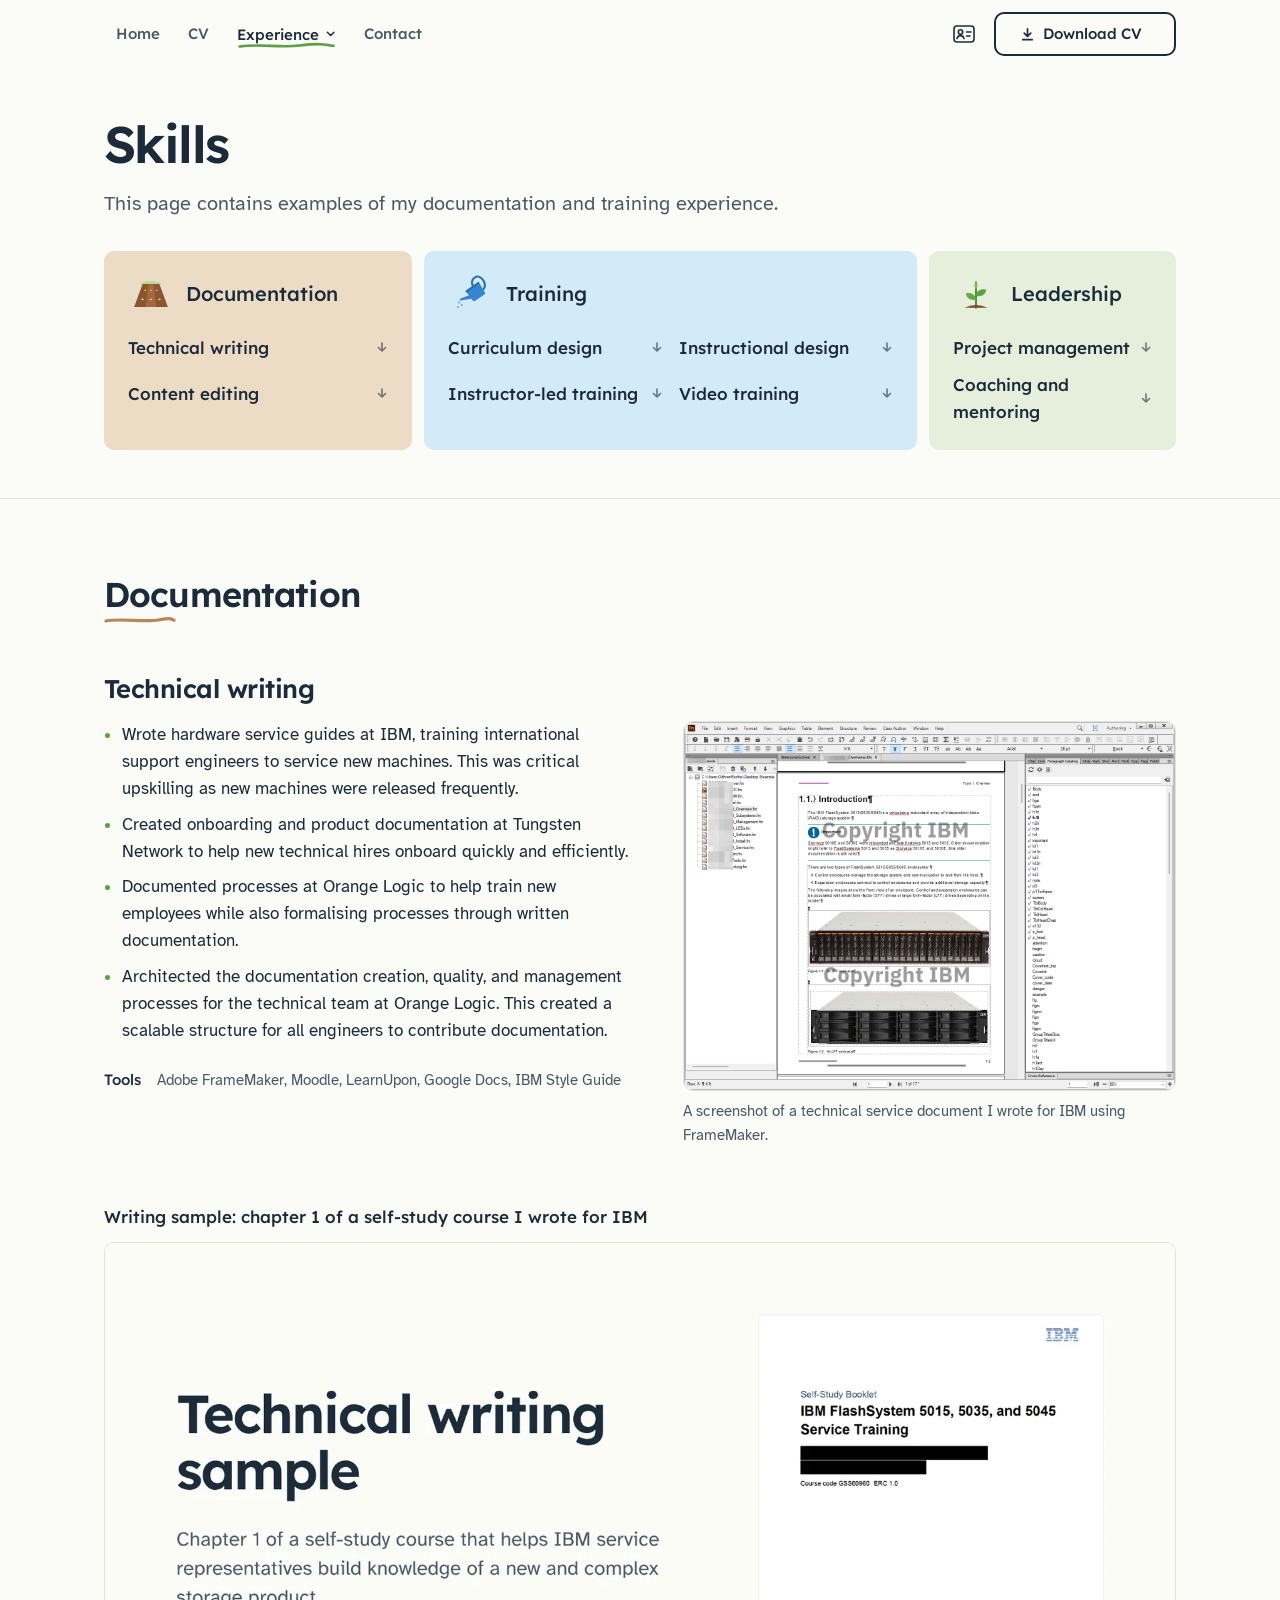
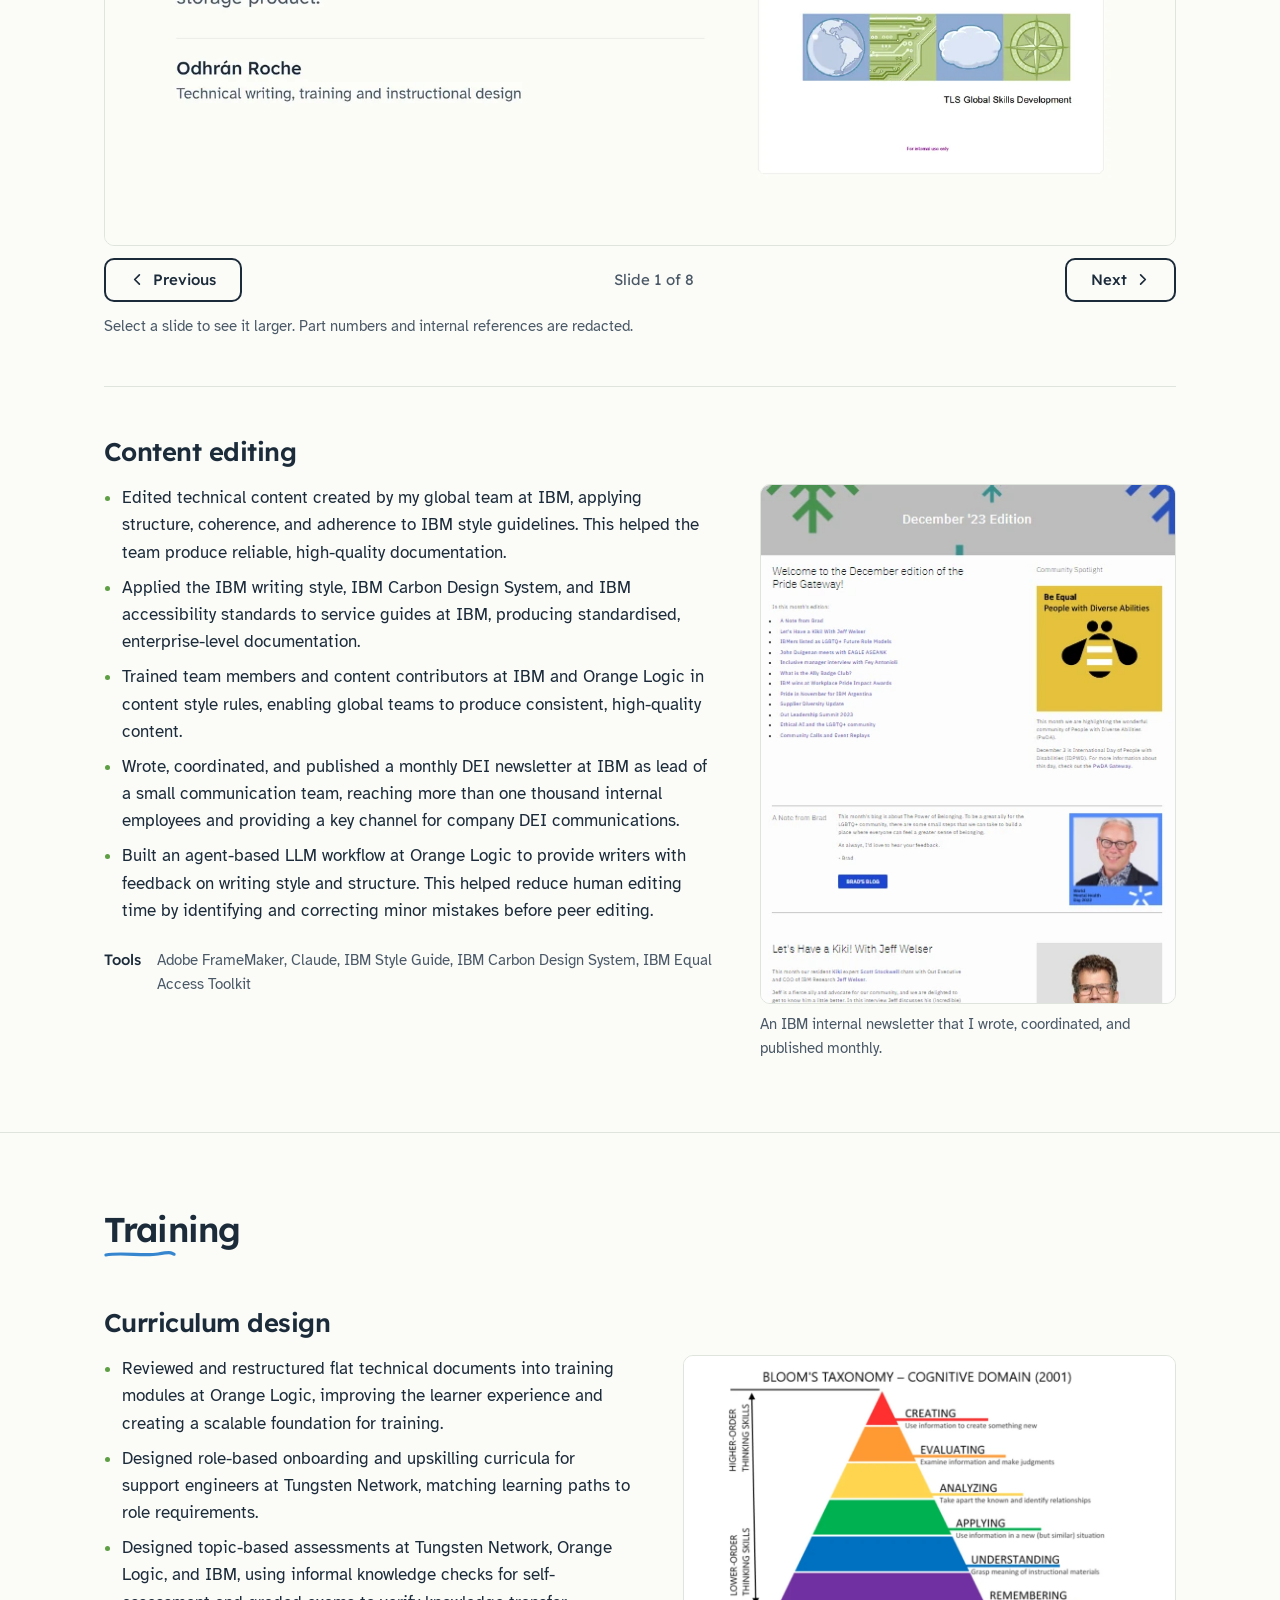
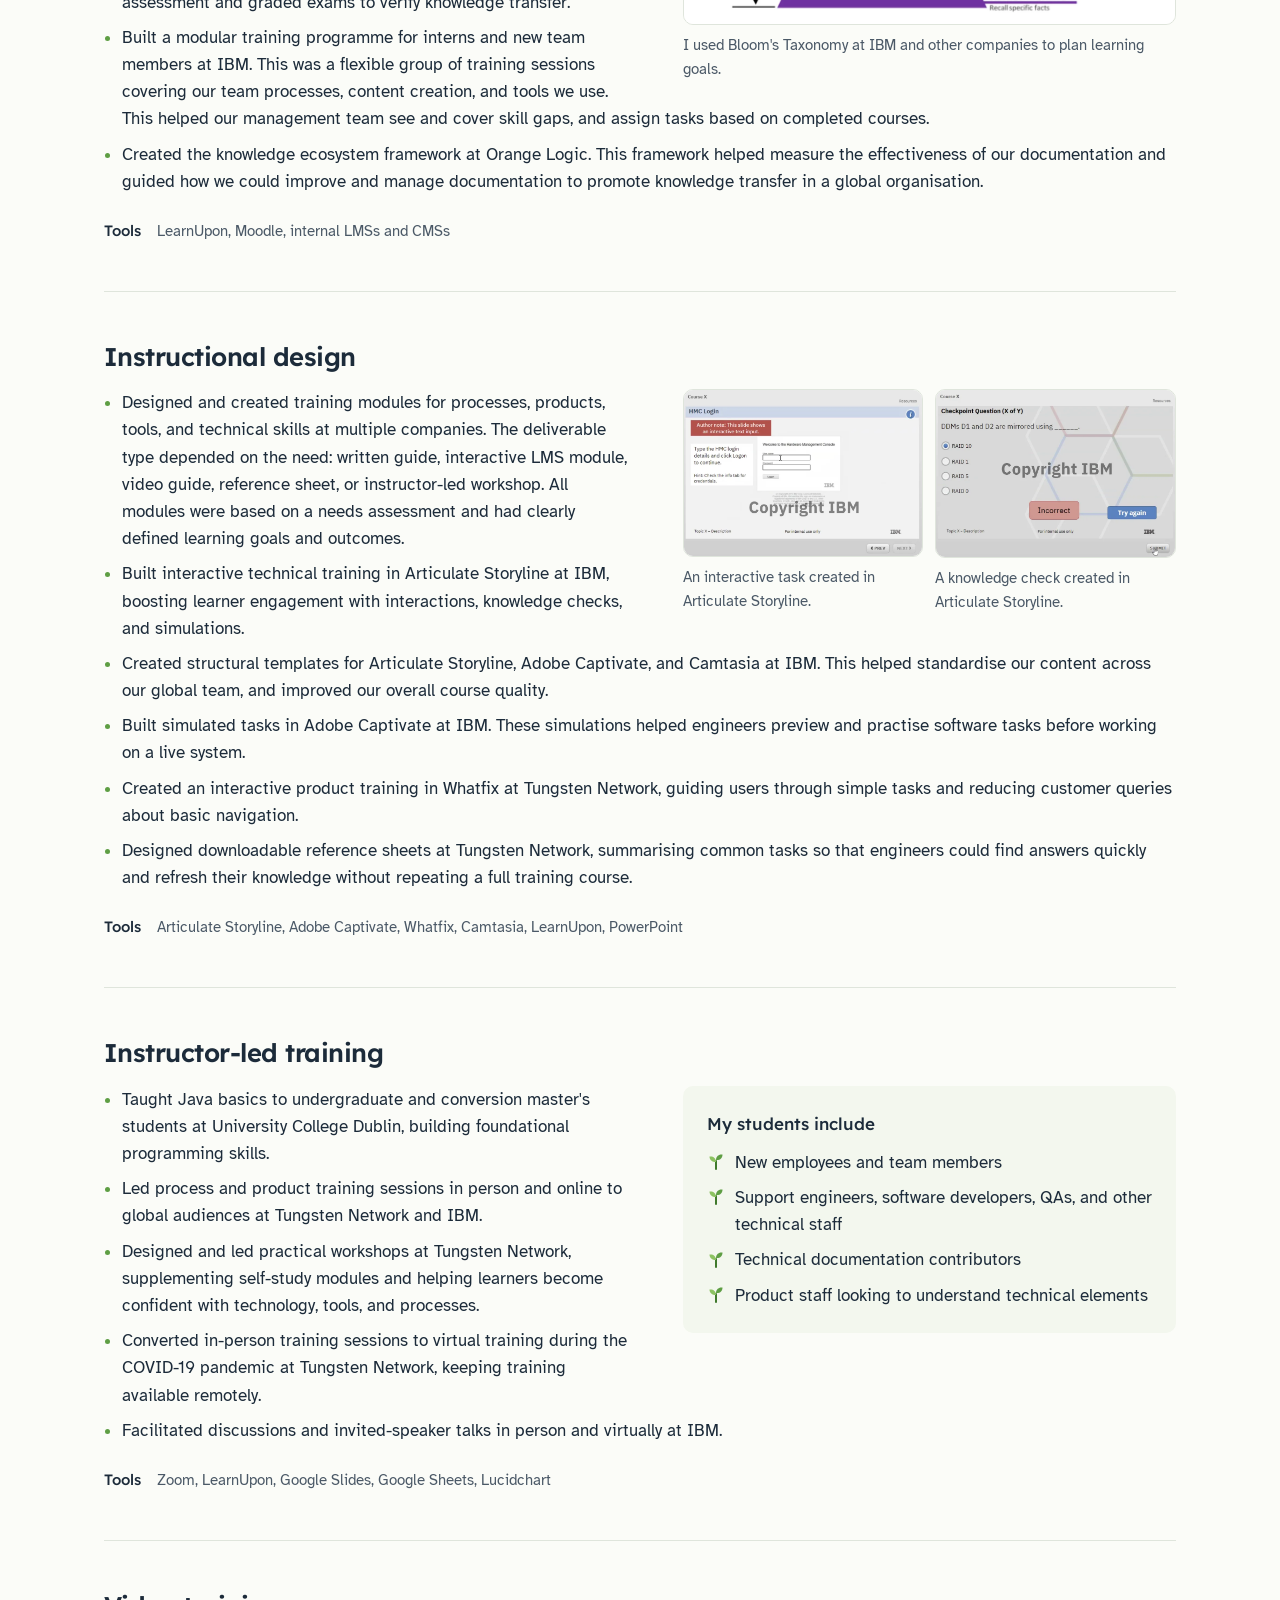
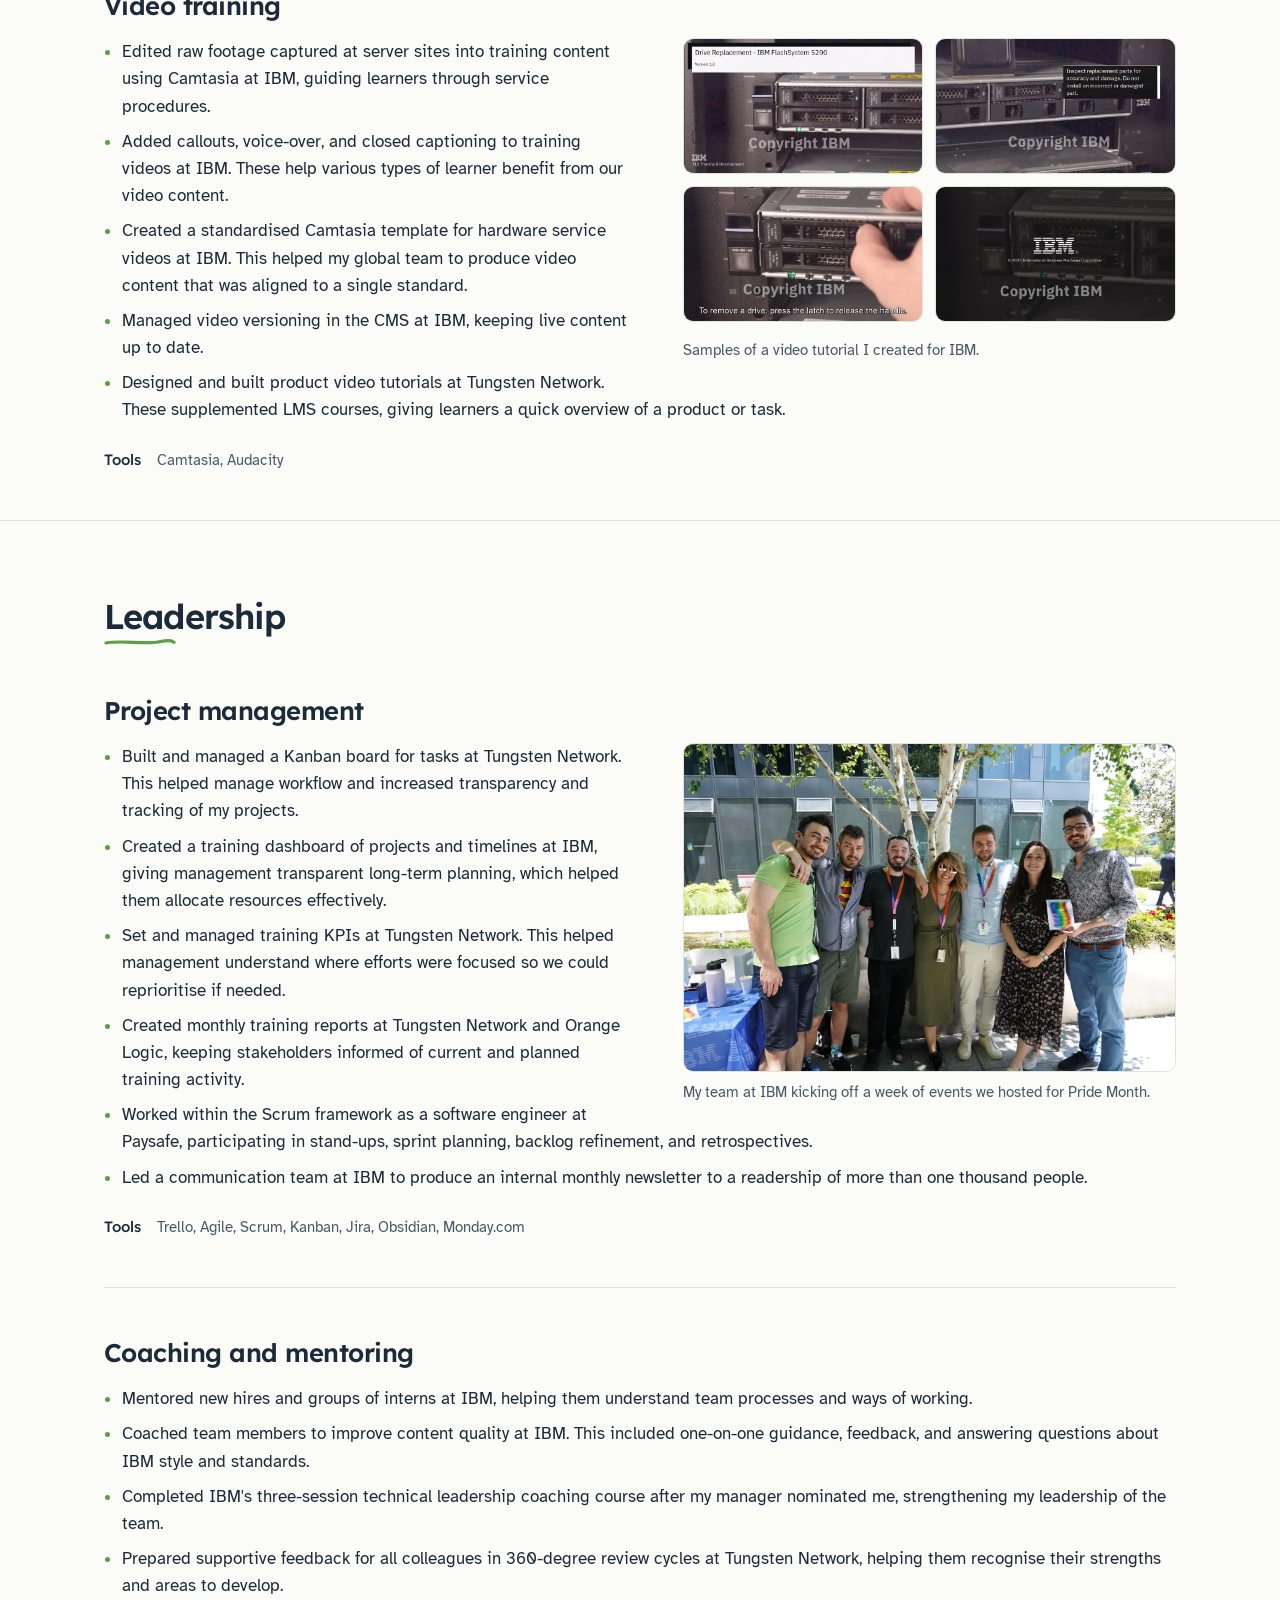
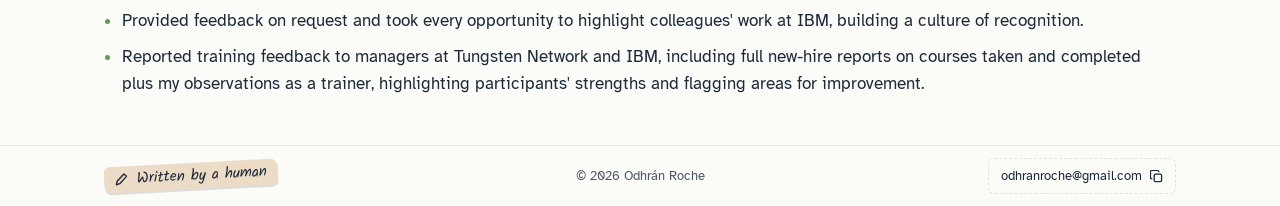
==== commit 52f47fda: "Add technical writing sample slideshow to Skills page" ====
--- a/public_html/skills.html
+++ b/public_html/skills.html
@@ -124,6 +124,43 @@
         <dl class="meta">
           <dt>Tools</dt><dd>Adobe FrameMaker, Moodle, LearnUpon, Google Docs, IBM Style Guide</dd>
         </dl>
+
+        <!-- Slideshow: a writing sample shown one slide at a time (site.js). Without JavaScript every slide shows. -->
+        <div class="slideshow" role="region" aria-roledescription="carousel" aria-labelledby="tw-sample-title">
+          <p class="slideshow-title" id="tw-sample-title">Writing sample: chapter 1 of a self-study course I wrote for IBM</p>
+          <div class="slides">
+            <figure class="shot slide" role="group" aria-roledescription="slide" aria-label="1 of 8">
+              <a href="assets/img/skills/tw-sample/slide-01.webp"><img src="assets/img/skills/tw-sample/slide-01.webp" width="1600" height="900" decoding="async" alt="Technical writing sample. Chapter 1 of a self-study course that helps IBM service representatives build knowledge of a new and complex storage product. Beside the text is the cover of the booklet, IBM FlashSystem 5015, 5035, and 5045 Service Training."></a>
+            </figure>
+            <figure class="shot slide" role="group" aria-roledescription="slide" aria-label="2 of 8">
+              <a href="assets/img/skills/tw-sample/slide-02.webp"><img src="assets/img/skills/tw-sample/slide-02.webp" width="1600" height="900" loading="lazy" decoding="async" alt="Audience, purpose, objectives. Following training best practice, the course description opens by defining the audience (IBM System Service Representatives, worldwide), the purpose (an overview of the hardware, software, problem determination and service procedures) and five objectives. For learners: they know straight away whether the course is for them and what they'll be able to do by the end."></a>
+            </figure>
+            <figure class="shot slide" role="group" aria-roledescription="slide" aria-label="3 of 8">
+              <a href="assets/img/skills/tw-sample/slide-03.webp"><img src="assets/img/skills/tw-sample/slide-03.webp" width="1600" height="900" loading="lazy" decoding="async" alt="Objectives drive the design. Each topic opens with its objectives, which decide what each section teaches and give the checkpoint questions something to measure. A table maps the three Topic 1 objectives to the sections that teach them. For learners: a clear target before they start, and a way to measure their own progress against it."></a>
+            </figure>
+            <figure class="shot slide" role="group" aria-roledescription="slide" aria-label="4 of 8">
+              <a href="assets/img/skills/tw-sample/slide-04.webp"><img src="assets/img/skills/tw-sample/slide-04.webp" width="1600" height="900" loading="lazy" decoding="async" alt="Ideas developed one step at a time. Topic 1 opens with a one-sentence definition, then each section adds one new idea, shown as rising steps: what it is, what it can do, which models exist, what it looks like, size, weight and power, what can be ordered, and who services it. For learners: knowledge of a new and complex product, built in steps they can follow."></a>
+            </figure>
+            <figure class="shot slide" role="group" aria-roledescription="slide" aria-label="5 of 8">
+              <a href="assets/img/skills/tw-sample/slide-05.webp"><img src="assets/img/skills/tw-sample/slide-05.webp" width="1600" height="900" loading="lazy" decoding="async" alt="Written to the IBM Style Guide, which is close to the Chicago Manual of Style. Four of its rules with examples from the text: spell out abbreviations on first use, introduce every list with a complete sentence, cross-reference by number and title, and use sentence-style capitalisation in headings. For learners: terms and formatting that match the rest of IBM's documentation."></a>
+            </figure>
+            <figure class="shot slide" role="group" aria-roledescription="slide" aria-label="6 of 8">
+              <a href="assets/img/skills/tw-sample/slide-06.webp"><img src="assets/img/skills/tw-sample/slide-06.webp" width="1600" height="900" loading="lazy" decoding="async" alt="Labelled images build familiarity. Images and callouts let learners get to know a system before they handle it. A labelled rear view of the storage enclosure names the ports, node canisters, optional host interface card and power supply units, using the same names as the text. For learners: they recognise every part when they stand in front of the real enclosure."></a>
+            </figure>
+            <figure class="shot slide" role="group" aria-roledescription="slide" aria-label="7 of 8">
+              <a href="assets/img/skills/tw-sample/slide-07.webp"><img src="assets/img/skills/tw-sample/slide-07.webp" width="1600" height="900" loading="lazy" decoding="async" alt="Checkpoint questions confirm learning. Every topic ends with questions on what its objectives promised. Answers sit in an appendix, so learners commit to an answer first, and an online exam confirms the course for credit. For learners: confidence that they've understood before they service real hardware, and a clear signal of what to review."></a>
+            </figure>
+            <figure class="shot slide" role="group" aria-roledescription="slide" aria-label="8 of 8">
+              <a href="assets/img/skills/tw-sample/slide-08.webp"><img src="assets/img/skills/tw-sample/slide-08.webp" width="1600" height="900" loading="lazy" decoding="async" alt="What this sample shows. Technical writing: ideas developed step by step, written to the IBM Style Guide. Training: a clearly defined audience and purpose, and labelled images. Instructional design: objectives that shape the content, confirmed by checkpoint questions. Structured authoring in FrameMaker. Confidential material redacted for sharing."></a>
+            </figure>
+          </div>
+          <div class="slideshow-controls" hidden>
+            <button class="btn btn-quiet" type="button" data-prev><svg viewBox="0 0 16 16" aria-hidden="true"><path d="M10 3 5 8l5 5" fill="none" stroke="currentColor" stroke-width="1.8" stroke-linecap="round" stroke-linejoin="round"/></svg>Previous<span class="visually-hidden"> slide</span></button>
+            <p class="slideshow-count" aria-live="polite">Slide 1 of 8</p>
+            <button class="btn btn-quiet" type="button" data-next>Next<span class="visually-hidden"> slide</span><svg viewBox="0 0 16 16" aria-hidden="true"><path d="m6 3 5 5-5 5" fill="none" stroke="currentColor" stroke-width="1.8" stroke-linecap="round" stroke-linejoin="round"/></svg></button>
+          </div>
+          <p class="media-note">Select a slide to see it larger. Part numbers and internal references are redacted.</p>
+        </div>
       </article>
 
       <article class="skill" id="content-editing" aria-labelledby="content-editing-h">
--- a/public_html/assets/css/site.css
+++ b/public_html/assets/css/site.css
@@ -601,6 +601,17 @@
 .shots-2 { display: grid; grid-template-columns: repeat(2, minmax(0, 1fr)); gap: var(--s-3); }
 .frames { display: grid; grid-template-columns: repeat(2, minmax(0, 1fr)); gap: var(--s-3); }
 .frames .shot figcaption { font-family: var(--f-display); font-weight: 500; color: var(--ink); }
+
+/* Slideshow: a deck shown one slide at a time, with Previous and Next buttons (site.js).
+   Without JavaScript every slide shows, one under another. Click a slide to enlarge it. */
+.slideshow { clear: both; display: grid; gap: var(--s-3); padding-top: var(--s-6); }
+.slideshow-title { font-family: var(--f-display); font-weight: 500; }
+.slides { display: grid; gap: var(--s-4); }
+.slide img { aspect-ratio: 16 / 9; }
+.slide[hidden] { display: none; }
+.slideshow-controls { display: flex; align-items: center; justify-content: space-between; gap: var(--s-3); }
+.slideshow-controls[hidden] { display: none; }
+.slideshow-count { font-family: var(--f-display); font-size: var(--t-sm); color: var(--ink-soft); font-variant-numeric: tabular-nums; }
 
 /* Image viewer (a native dialog) */
 .viewer { width: min(96vw, 1400px); max-height: 94vh; padding: 0; border: 0; background: transparent; color: var(--white); overflow: visible; }
@@ -778,6 +789,8 @@
   .section, .skill-group { padding-block: 1rem; }
   .entries { gap: 1rem; }
   .entry, .skill, .quote { break-inside: avoid; }
+  .slideshow .slide[hidden] { display: grid !important; }
+  .slideshow-controls { display: none !important; }
   a { text-decoration: none; }
 }
 
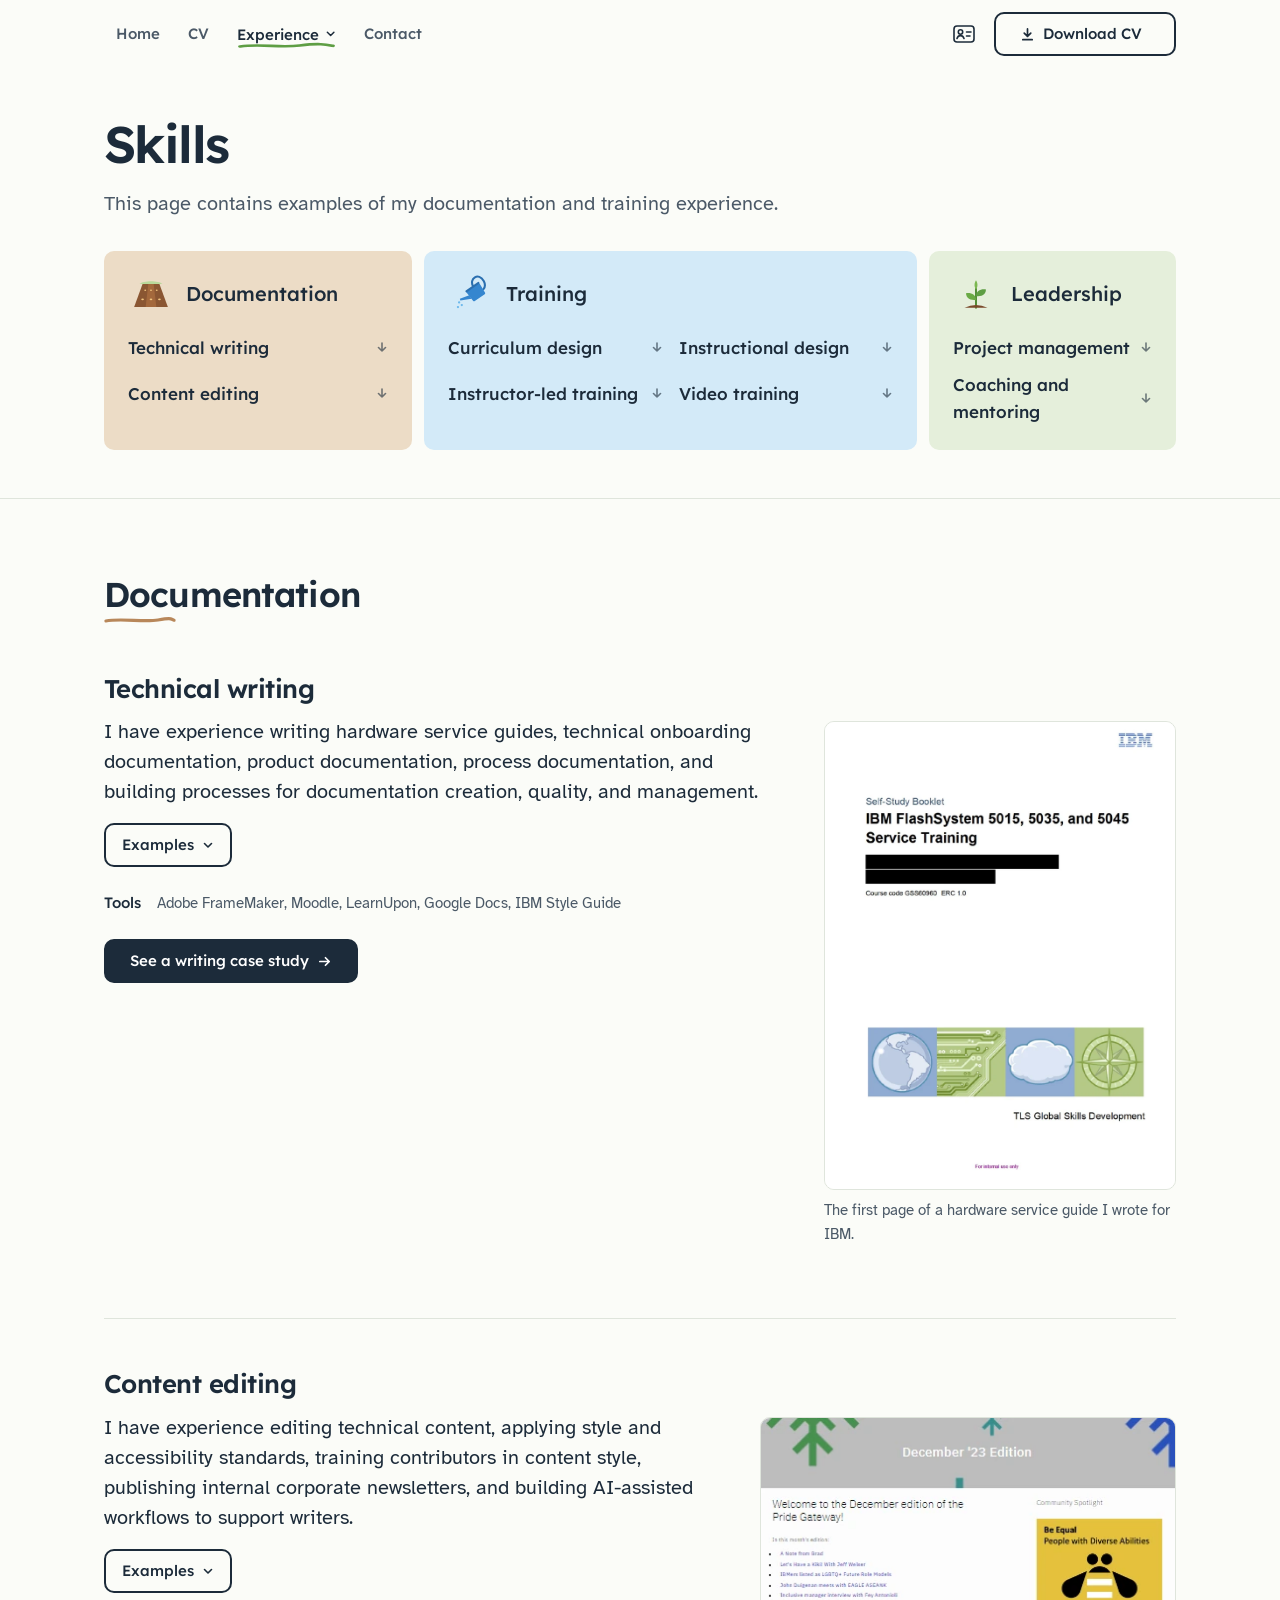
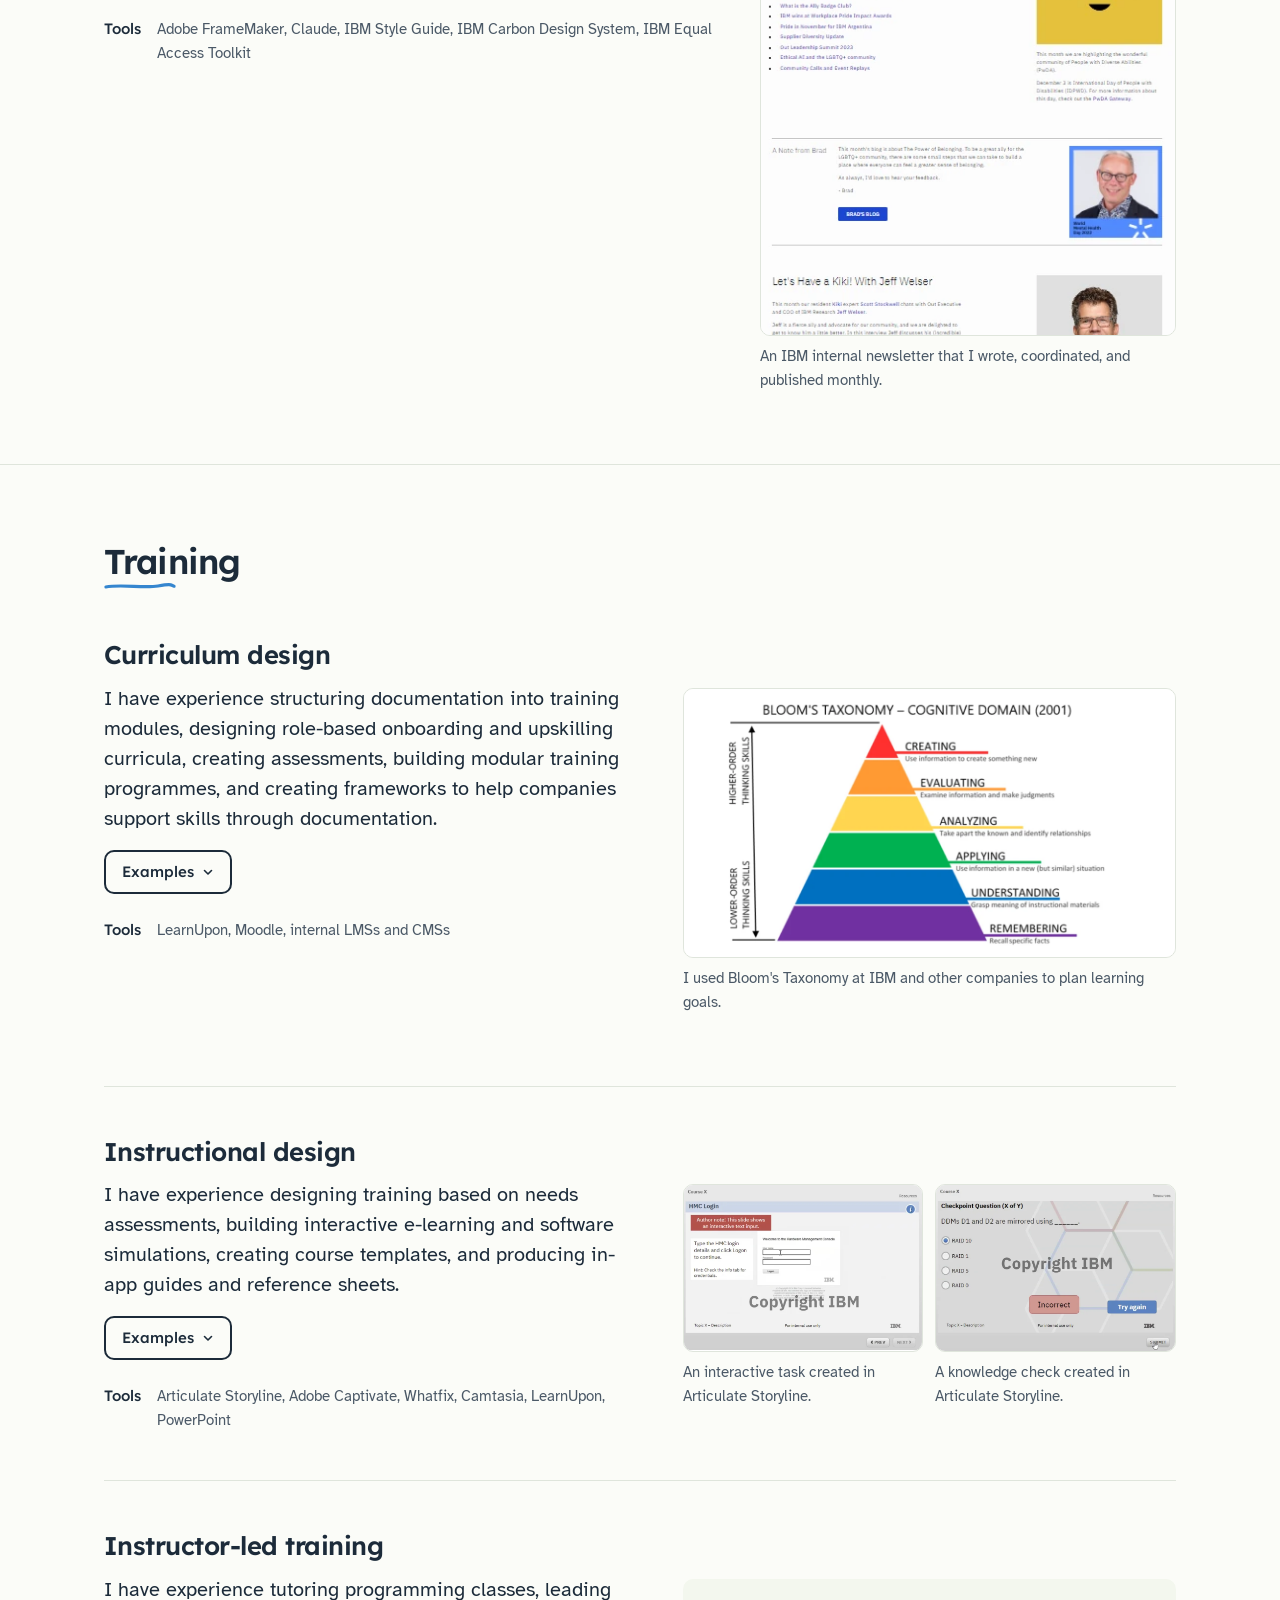
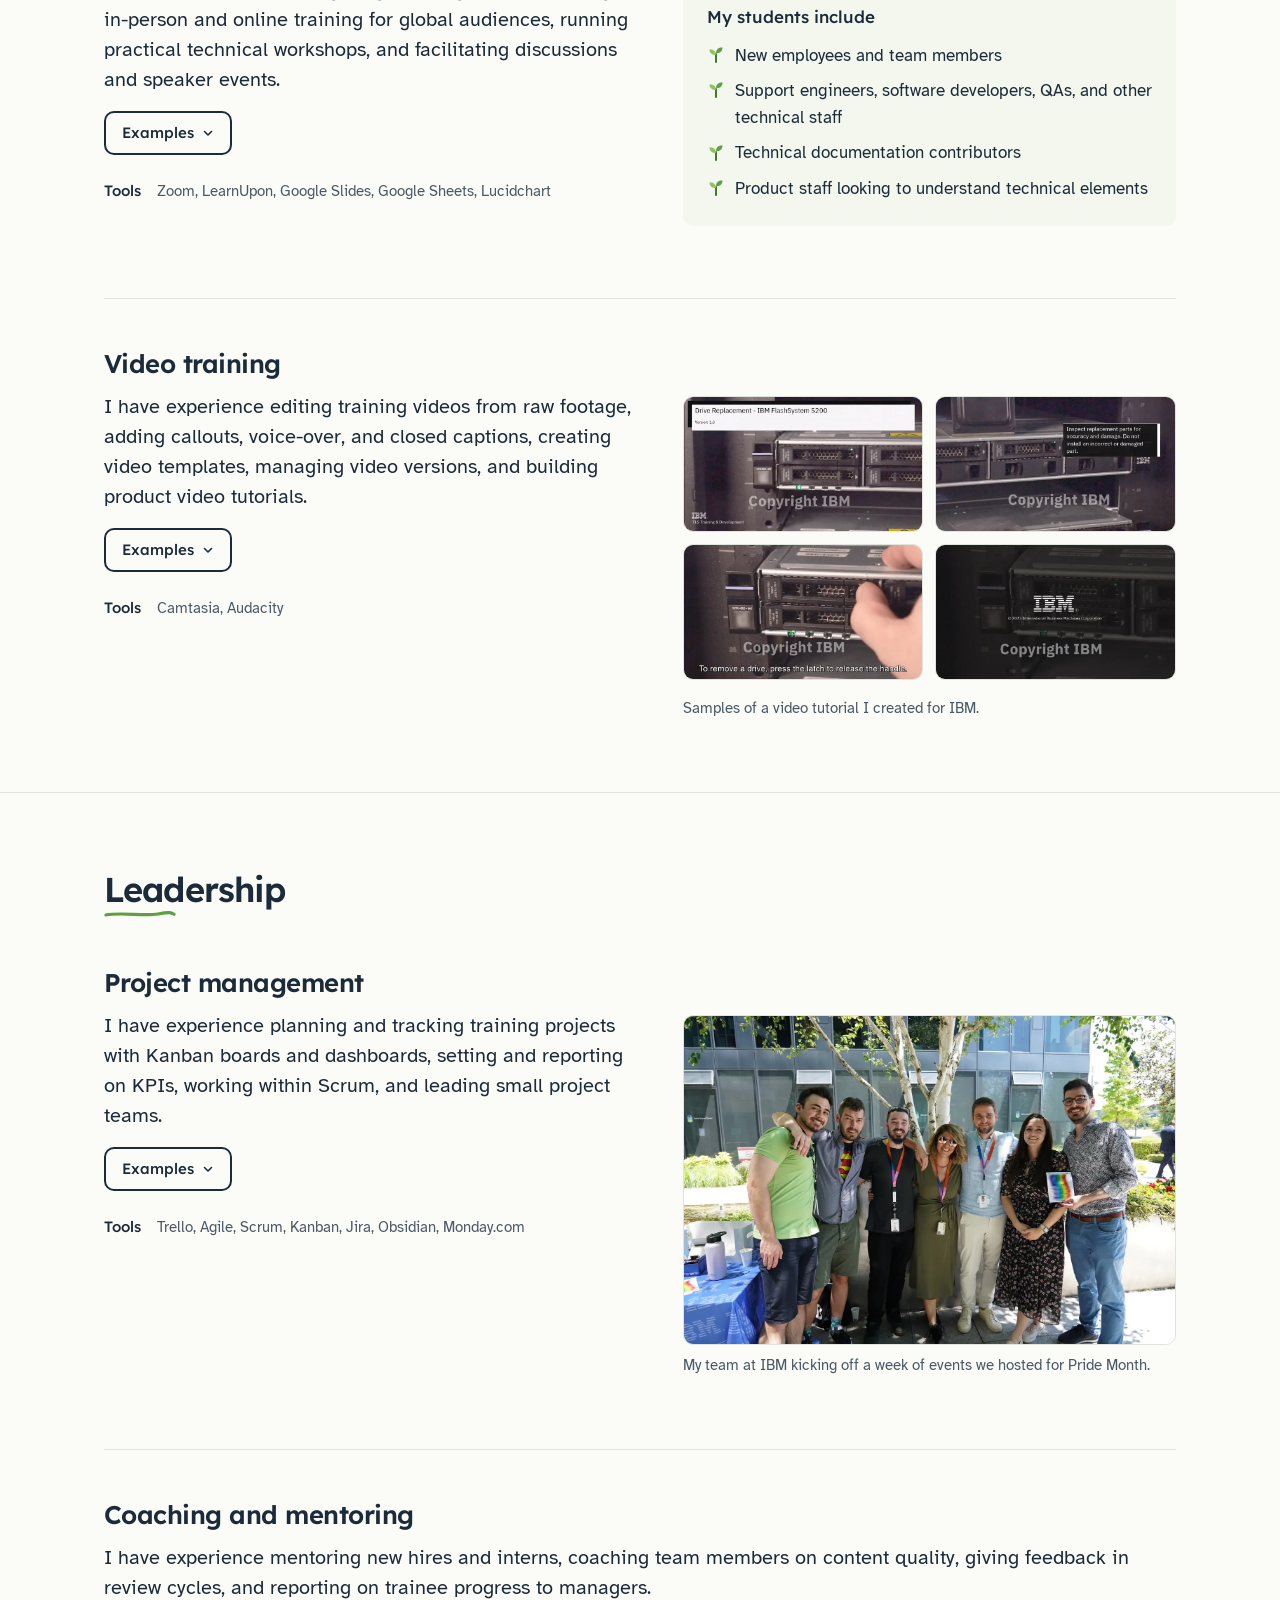
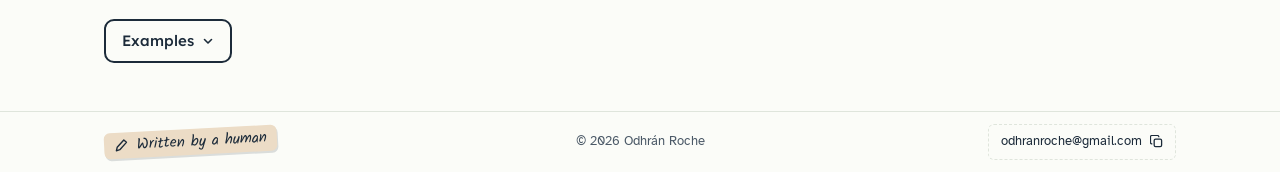
==== commit 8a222ce6: "Add writing case study page and Examples dropdowns on Skills page" ====
--- a/public_html/skills.html
+++ b/public_html/skills.html
@@ -110,57 +110,26 @@
       <article class="skill" id="technical-writing" aria-labelledby="technical-writing-h">
         <h3 id="technical-writing-h">Technical writing</h3>
         <div class="skill-media">
-          <figure class="shot">
-            <a href="assets/img/skills/technical-writing-framemaker.webp"><img src="assets/img/skills/technical-writing-framemaker.webp" width="1378" height="1032" loading="lazy" decoding="async" alt="FrameMaker window showing the introduction chapter of an IBM service manual, with the chapter list on the left and product photos in the page."></a>
-            <figcaption>A screenshot of a technical service document I wrote for IBM using FrameMaker.</figcaption>
+          <figure class="shot shot-page">
+            <a href="assets/img/skills/ibm-service-guide-cover.webp"><img src="assets/img/skills/ibm-service-guide-cover.webp" width="800" height="1068" loading="lazy" decoding="async" alt="Cover page of an IBM self-study booklet: IBM FlashSystem 5015, 5035, and 5045 Service Training, with the course code, a strip of four illustrations, and TLS Global Skills Development."></a>
+            <figcaption>The first page of a hardware service guide I wrote for IBM.</figcaption>
           </figure>
         </div>
-        <ul class="did">
-          <li>Wrote hardware service guides at IBM, training international support engineers to service new machines. This was critical upskilling as new machines were released frequently.</li>
-          <li>Created onboarding and product documentation at Tungsten Network to help new technical hires onboard quickly and efficiently.</li>
-          <li>Documented processes at Orange Logic to help train new employees while also formalising processes through written documentation.</li>
-          <li>Architected the documentation creation, quality, and management processes for the technical team at Orange Logic. This created a scalable structure for all engineers to contribute documentation.</li>
-        </ul>
+        <p class="summary">I have experience writing hardware service guides, technical onboarding documentation, product documentation, process documentation, and building processes for documentation creation, quality, and management.</p>
+        <!-- Examples dropdown: closed by default. A native details element, so it works without JavaScript. -->
+        <details class="examples">
+          <summary>Examples<svg viewBox="0 0 12 12" aria-hidden="true"><path d="M2.5 4.5 6 8l3.5-3.5" fill="none" stroke="currentColor" stroke-width="1.6" stroke-linecap="round" stroke-linejoin="round"/></svg></summary>
+          <ul class="did">
+            <li>Wrote hardware service guides at IBM, training international support engineers to service new machines. This was critical upskilling as new machines were released frequently.</li>
+            <li>Created onboarding and product documentation at Tungsten Network to help new technical hires onboard quickly and efficiently.</li>
+            <li>Documented processes at Orange Logic to help train new employees while also formalising processes through written documentation.</li>
+            <li>Architected the documentation creation, quality, and management processes for the technical team at Orange Logic. This created a scalable structure for all engineers to contribute documentation.</li>
+          </ul>
+        </details>
         <dl class="meta">
           <dt>Tools</dt><dd>Adobe FrameMaker, Moodle, LearnUpon, Google Docs, IBM Style Guide</dd>
         </dl>
-
-        <!-- Slideshow: a writing sample shown one slide at a time (site.js). Without JavaScript every slide shows. -->
-        <div class="slideshow" role="region" aria-roledescription="carousel" aria-labelledby="tw-sample-title">
-          <p class="slideshow-title" id="tw-sample-title">Writing sample: chapter 1 of a self-study course I wrote for IBM</p>
-          <div class="slides">
-            <figure class="shot slide" role="group" aria-roledescription="slide" aria-label="1 of 8">
-              <a href="assets/img/skills/tw-sample/slide-01.webp"><img src="assets/img/skills/tw-sample/slide-01.webp" width="1600" height="900" decoding="async" alt="Technical writing sample. Chapter 1 of a self-study course that helps IBM service representatives build knowledge of a new and complex storage product. Beside the text is the cover of the booklet, IBM FlashSystem 5015, 5035, and 5045 Service Training."></a>
-            </figure>
-            <figure class="shot slide" role="group" aria-roledescription="slide" aria-label="2 of 8">
-              <a href="assets/img/skills/tw-sample/slide-02.webp"><img src="assets/img/skills/tw-sample/slide-02.webp" width="1600" height="900" loading="lazy" decoding="async" alt="Audience, purpose, objectives. Following training best practice, the course description opens by defining the audience (IBM System Service Representatives, worldwide), the purpose (an overview of the hardware, software, problem determination and service procedures) and five objectives. For learners: they know straight away whether the course is for them and what they'll be able to do by the end."></a>
-            </figure>
-            <figure class="shot slide" role="group" aria-roledescription="slide" aria-label="3 of 8">
-              <a href="assets/img/skills/tw-sample/slide-03.webp"><img src="assets/img/skills/tw-sample/slide-03.webp" width="1600" height="900" loading="lazy" decoding="async" alt="Objectives drive the design. Each topic opens with its objectives, which decide what each section teaches and give the checkpoint questions something to measure. A table maps the three Topic 1 objectives to the sections that teach them. For learners: a clear target before they start, and a way to measure their own progress against it."></a>
-            </figure>
-            <figure class="shot slide" role="group" aria-roledescription="slide" aria-label="4 of 8">
-              <a href="assets/img/skills/tw-sample/slide-04.webp"><img src="assets/img/skills/tw-sample/slide-04.webp" width="1600" height="900" loading="lazy" decoding="async" alt="Ideas developed one step at a time. Topic 1 opens with a one-sentence definition, then each section adds one new idea, shown as rising steps: what it is, what it can do, which models exist, what it looks like, size, weight and power, what can be ordered, and who services it. For learners: knowledge of a new and complex product, built in steps they can follow."></a>
-            </figure>
-            <figure class="shot slide" role="group" aria-roledescription="slide" aria-label="5 of 8">
-              <a href="assets/img/skills/tw-sample/slide-05.webp"><img src="assets/img/skills/tw-sample/slide-05.webp" width="1600" height="900" loading="lazy" decoding="async" alt="Written to the IBM Style Guide, which is close to the Chicago Manual of Style. Four of its rules with examples from the text: spell out abbreviations on first use, introduce every list with a complete sentence, cross-reference by number and title, and use sentence-style capitalisation in headings. For learners: terms and formatting that match the rest of IBM's documentation."></a>
-            </figure>
-            <figure class="shot slide" role="group" aria-roledescription="slide" aria-label="6 of 8">
-              <a href="assets/img/skills/tw-sample/slide-06.webp"><img src="assets/img/skills/tw-sample/slide-06.webp" width="1600" height="900" loading="lazy" decoding="async" alt="Labelled images build familiarity. Images and callouts let learners get to know a system before they handle it. A labelled rear view of the storage enclosure names the ports, node canisters, optional host interface card and power supply units, using the same names as the text. For learners: they recognise every part when they stand in front of the real enclosure."></a>
-            </figure>
-            <figure class="shot slide" role="group" aria-roledescription="slide" aria-label="7 of 8">
-              <a href="assets/img/skills/tw-sample/slide-07.webp"><img src="assets/img/skills/tw-sample/slide-07.webp" width="1600" height="900" loading="lazy" decoding="async" alt="Checkpoint questions confirm learning. Every topic ends with questions on what its objectives promised. Answers sit in an appendix, so learners commit to an answer first, and an online exam confirms the course for credit. For learners: confidence that they've understood before they service real hardware, and a clear signal of what to review."></a>
-            </figure>
-            <figure class="shot slide" role="group" aria-roledescription="slide" aria-label="8 of 8">
-              <a href="assets/img/skills/tw-sample/slide-08.webp"><img src="assets/img/skills/tw-sample/slide-08.webp" width="1600" height="900" loading="lazy" decoding="async" alt="What this sample shows. Technical writing: ideas developed step by step, written to the IBM Style Guide. Training: a clearly defined audience and purpose, and labelled images. Instructional design: objectives that shape the content, confirmed by checkpoint questions. Structured authoring in FrameMaker. Confidential material redacted for sharing."></a>
-            </figure>
-          </div>
-          <div class="slideshow-controls" hidden>
-            <button class="btn btn-quiet" type="button" data-prev><svg viewBox="0 0 16 16" aria-hidden="true"><path d="M10 3 5 8l5 5" fill="none" stroke="currentColor" stroke-width="1.8" stroke-linecap="round" stroke-linejoin="round"/></svg>Previous<span class="visually-hidden"> slide</span></button>
-            <p class="slideshow-count" aria-live="polite">Slide 1 of 8</p>
-            <button class="btn btn-quiet" type="button" data-next>Next<span class="visually-hidden"> slide</span><svg viewBox="0 0 16 16" aria-hidden="true"><path d="m6 3 5 5-5 5" fill="none" stroke="currentColor" stroke-width="1.8" stroke-linecap="round" stroke-linejoin="round"/></svg></button>
-          </div>
-          <p class="media-note">Select a slide to see it larger. Part numbers and internal references are redacted.</p>
-        </div>
+        <p class="skill-cta"><a class="btn" href="writing-case-study.html">See a writing case study<svg viewBox="0 0 16 16" aria-hidden="true"><path d="M3 8h10M9 4l4 4-4 4" fill="none" stroke="currentColor" stroke-width="1.8" stroke-linecap="round" stroke-linejoin="round"/></svg></a></p>
       </article>
 
       <article class="skill" id="content-editing" aria-labelledby="content-editing-h">
@@ -171,13 +140,17 @@
             <figcaption>An IBM internal newsletter that I wrote, coordinated, and published monthly.</figcaption>
           </figure>
         </div>
-        <ul class="did">
-          <li>Edited technical content created by my global team at IBM, applying structure, coherence, and adherence to IBM style guidelines. This helped the team produce reliable, high-quality documentation.</li>
-          <li>Applied the IBM writing style, IBM Carbon Design System, and IBM accessibility standards to service guides at IBM, producing standardised, enterprise-level documentation.</li>
-          <li>Trained team members and content contributors at IBM and Orange Logic in content style rules, enabling global teams to produce consistent, high-quality content.</li>
-          <li>Wrote, coordinated, and published a monthly DEI newsletter at IBM as lead of a small communication team, reaching more than one thousand internal employees and providing a key channel for company DEI communications.</li>
-          <li>Built an agent-based LLM workflow at Orange Logic to provide writers with feedback on writing style and structure. This helped reduce human editing time by identifying and correcting minor mistakes before peer editing.</li>
-        </ul>
+        <p class="summary">I have experience editing technical content, applying style and accessibility standards, training contributors in content style, publishing internal corporate newsletters, and building AI-assisted workflows to support writers.</p>
+        <details class="examples">
+          <summary>Examples<svg viewBox="0 0 12 12" aria-hidden="true"><path d="M2.5 4.5 6 8l3.5-3.5" fill="none" stroke="currentColor" stroke-width="1.6" stroke-linecap="round" stroke-linejoin="round"/></svg></summary>
+          <ul class="did">
+            <li>Edited technical content created by my global team at IBM, applying structure, coherence, and adherence to IBM style guidelines. This helped the team produce reliable, high-quality documentation.</li>
+            <li>Applied the IBM writing style, IBM Carbon Design System, and IBM accessibility standards to service guides at IBM, producing standardised, enterprise-level documentation.</li>
+            <li>Trained team members and content contributors at IBM and Orange Logic in content style rules, enabling global teams to produce consistent, high-quality content.</li>
+            <li>Wrote, coordinated, and published a monthly DEI newsletter at IBM as lead of a small communication team, reaching more than one thousand internal employees and providing a key channel for company DEI communications.</li>
+            <li>Built an agent-based LLM workflow at Orange Logic to provide writers with feedback on writing style and structure. This helped reduce human editing time by identifying and correcting minor mistakes before peer editing.</li>
+          </ul>
+        </details>
         <dl class="meta">
           <dt>Tools</dt><dd>Adobe FrameMaker, Claude, IBM Style Guide, IBM Carbon Design System, IBM Equal Access Toolkit</dd>
         </dl>
@@ -200,13 +173,17 @@
             <figcaption>I used Bloom's Taxonomy at IBM and other companies to plan learning goals.</figcaption>
           </figure>
         </div>
-        <ul class="did">
-          <li>Reviewed and restructured flat technical documents into training modules at Orange Logic, improving the learner experience and creating a scalable foundation for training.</li>
-          <li>Designed role-based onboarding and upskilling curricula for support engineers at Tungsten Network, matching learning paths to role requirements.</li>
-          <li>Designed topic-based assessments at Tungsten Network, Orange Logic, and IBM, using informal knowledge checks for self-assessment and graded exams to verify knowledge transfer.</li>
-          <li>Built a modular training programme for interns and new team members at IBM. This was a flexible group of training sessions covering our team processes, content creation, and tools we use. This helped our management team see and cover skill gaps, and assign tasks based on completed courses.</li>
-          <li>Created the knowledge ecosystem framework at Orange Logic. This framework helped measure the effectiveness of our documentation and guided how we could improve and manage documentation to promote knowledge transfer in a global organisation.</li>
-        </ul>
+        <p class="summary">I have experience structuring documentation into training modules, designing role-based onboarding and upskilling curricula, creating assessments, building modular training programmes, and creating frameworks to help companies support skills through documentation.</p>
+        <details class="examples">
+          <summary>Examples<svg viewBox="0 0 12 12" aria-hidden="true"><path d="M2.5 4.5 6 8l3.5-3.5" fill="none" stroke="currentColor" stroke-width="1.6" stroke-linecap="round" stroke-linejoin="round"/></svg></summary>
+          <ul class="did">
+            <li>Reviewed and restructured flat technical documents into training modules at Orange Logic, improving the learner experience and creating a scalable foundation for training.</li>
+            <li>Designed role-based onboarding and upskilling curricula for support engineers at Tungsten Network, matching learning paths to role requirements.</li>
+            <li>Designed topic-based assessments at Tungsten Network, Orange Logic, and IBM, using informal knowledge checks for self-assessment and graded exams to verify knowledge transfer.</li>
+            <li>Built a modular training programme for interns and new team members at IBM. This was a flexible group of training sessions covering our team processes, content creation, and tools we use. This helped our management team see and cover skill gaps, and assign tasks based on completed courses.</li>
+            <li>Created the knowledge ecosystem framework at Orange Logic. This framework helped measure the effectiveness of our documentation and guided how we could improve and manage documentation to promote knowledge transfer in a global organisation.</li>
+          </ul>
+        </details>
         <dl class="meta">
           <dt>Tools</dt><dd>LearnUpon, Moodle, internal LMSs and CMSs</dd>
         </dl>
@@ -226,14 +203,18 @@
             </figure>
           </div>
         </div>
-        <ul class="did">
-          <li>Designed and created training modules for processes, products, tools, and technical skills at multiple companies. The deliverable type depended on the need: written guide, interactive LMS module, video guide, reference sheet, or instructor-led workshop. All modules were based on a needs assessment and had clearly defined learning goals and outcomes.</li>
-          <li>Built interactive technical training in Articulate Storyline at IBM, boosting learner engagement with interactions, knowledge checks, and simulations.</li>
-          <li>Created structural templates for Articulate Storyline, Adobe Captivate, and Camtasia at IBM. This helped standardise our content across our global team, and improved our overall course quality.</li>
-          <li>Built simulated tasks in Adobe Captivate at IBM. These simulations helped engineers preview and practise software tasks before working on a live system.</li>
-          <li>Created an interactive product training in Whatfix at Tungsten Network, guiding users through simple tasks and reducing customer queries about basic navigation.</li>
-          <li>Designed downloadable reference sheets at Tungsten Network, summarising common tasks so that engineers could find answers quickly and refresh their knowledge without repeating a full training course.</li>
-        </ul>
+        <p class="summary">I have experience designing training based on needs assessments, building interactive e-learning and software simulations, creating course templates, and producing in-app guides and reference sheets.</p>
+        <details class="examples">
+          <summary>Examples<svg viewBox="0 0 12 12" aria-hidden="true"><path d="M2.5 4.5 6 8l3.5-3.5" fill="none" stroke="currentColor" stroke-width="1.6" stroke-linecap="round" stroke-linejoin="round"/></svg></summary>
+          <ul class="did">
+            <li>Designed and created training modules for processes, products, tools, and technical skills at multiple companies. The deliverable type depended on the need: written guide, interactive LMS module, video guide, reference sheet, or instructor-led workshop. All modules were based on a needs assessment and had clearly defined learning goals and outcomes.</li>
+            <li>Built interactive technical training in Articulate Storyline at IBM, boosting learner engagement with interactions, knowledge checks, and simulations.</li>
+            <li>Created structural templates for Articulate Storyline, Adobe Captivate, and Camtasia at IBM. This helped standardise our content across our global team, and improved our overall course quality.</li>
+            <li>Built simulated tasks in Adobe Captivate at IBM. These simulations helped engineers preview and practise software tasks before working on a live system.</li>
+            <li>Created an interactive product training in Whatfix at Tungsten Network, guiding users through simple tasks and reducing customer queries about basic navigation.</li>
+            <li>Designed downloadable reference sheets at Tungsten Network, summarising common tasks so that engineers could find answers quickly and refresh their knowledge without repeating a full training course.</li>
+          </ul>
+        </details>
         <dl class="meta">
           <dt>Tools</dt><dd>Articulate Storyline, Adobe Captivate, Whatfix, Camtasia, LearnUpon, PowerPoint</dd>
         </dl>
@@ -252,13 +233,17 @@
             </ul>
           </div>
         </div>
-        <ul class="did">
-          <li>Taught Java basics to undergraduate and conversion master's students at University College Dublin, building foundational programming skills.</li>
-          <li>Led process and product training sessions in person and online to global audiences at Tungsten Network and IBM.</li>
-          <li>Designed and led practical workshops at Tungsten Network, supplementing self-study modules and helping learners become confident with technology, tools, and processes.</li>
-          <li>Converted in-person training sessions to virtual training during the COVID-19 pandemic at Tungsten Network, keeping training available remotely.</li>
-          <li>Facilitated discussions and invited-speaker talks in person and virtually at IBM.</li>
-        </ul>
+        <p class="summary">I have experience tutoring programming classes, leading in-person and online training for global audiences, running practical technical workshops, and facilitating discussions and speaker events.</p>
+        <details class="examples">
+          <summary>Examples<svg viewBox="0 0 12 12" aria-hidden="true"><path d="M2.5 4.5 6 8l3.5-3.5" fill="none" stroke="currentColor" stroke-width="1.6" stroke-linecap="round" stroke-linejoin="round"/></svg></summary>
+          <ul class="did">
+            <li>Taught Java basics to undergraduate and conversion master's students at University College Dublin, building foundational programming skills.</li>
+            <li>Led process and product training sessions in person and online to global audiences at Tungsten Network and IBM.</li>
+            <li>Designed and led practical workshops at Tungsten Network, supplementing self-study modules and helping learners become confident with technology, tools, and processes.</li>
+            <li>Converted in-person training sessions to virtual training during the COVID-19 pandemic at Tungsten Network, keeping training available remotely.</li>
+            <li>Facilitated discussions and invited-speaker talks in person and virtually at IBM.</li>
+          </ul>
+        </details>
         <dl class="meta">
           <dt>Tools</dt><dd>Zoom, LearnUpon, Google Slides, Google Sheets, Lucidchart</dd>
         </dl>
@@ -283,13 +268,17 @@
           </div>
           <p class="media-note">Samples of a video tutorial I created for IBM.</p>
         </div>
-        <ul class="did">
-          <li>Edited raw footage captured at server sites into training content using Camtasia at IBM, guiding learners through service procedures.</li>
-          <li>Added callouts, voice-over, and closed captioning to training videos at IBM. These help various types of learner benefit from our video content.</li>
-          <li>Created a standardised Camtasia template for hardware service videos at IBM. This helped my global team to produce video content that was aligned to a single standard.</li>
-          <li>Managed video versioning in the CMS at IBM, keeping live content up to date.</li>
-          <li>Designed and built product video tutorials at Tungsten Network. These supplemented LMS courses, giving learners a quick overview of a product or task.</li>
-        </ul>
+        <p class="summary">I have experience editing training videos from raw footage, adding callouts, voice-over, and closed captions, creating video templates, managing video versions, and building product video tutorials.</p>
+        <details class="examples">
+          <summary>Examples<svg viewBox="0 0 12 12" aria-hidden="true"><path d="M2.5 4.5 6 8l3.5-3.5" fill="none" stroke="currentColor" stroke-width="1.6" stroke-linecap="round" stroke-linejoin="round"/></svg></summary>
+          <ul class="did">
+            <li>Edited raw footage captured at server sites into training content using Camtasia at IBM, guiding learners through service procedures.</li>
+            <li>Added callouts, voice-over, and closed captioning to training videos at IBM. These help various types of learner benefit from our video content.</li>
+            <li>Created a standardised Camtasia template for hardware service videos at IBM. This helped my global team to produce video content that was aligned to a single standard.</li>
+            <li>Managed video versioning in the CMS at IBM, keeping live content up to date.</li>
+            <li>Designed and built product video tutorials at Tungsten Network. These supplemented LMS courses, giving learners a quick overview of a product or task.</li>
+          </ul>
+        </details>
         <dl class="meta">
           <dt>Tools</dt><dd>Camtasia, Audacity</dd>
         </dl>
@@ -312,14 +301,18 @@
             <figcaption>My team at IBM kicking off a week of events we hosted for Pride Month.</figcaption>
           </figure>
         </div>
-        <ul class="did">
-          <li>Built and managed a Kanban board for tasks at Tungsten Network. This helped manage workflow and increased transparency and tracking of my projects.</li>
-          <li>Created a training dashboard of projects and timelines at IBM, giving management transparent long-term planning, which helped them allocate resources effectively.</li>
-          <li>Set and managed training KPIs at Tungsten Network. This helped management understand where efforts were focused so we could reprioritise if needed.</li>
-          <li>Created monthly training reports at Tungsten Network and Orange Logic, keeping stakeholders informed of current and planned training activity.</li>
-          <li>Worked within the Scrum framework as a software engineer at Paysafe, participating in stand-ups, sprint planning, backlog refinement, and retrospectives.</li>
-          <li>Led a communication team at IBM to produce an internal monthly newsletter to a readership of more than one thousand people.</li>
-        </ul>
+        <p class="summary">I have experience planning and tracking training projects with Kanban boards and dashboards, setting and reporting on KPIs, working within Scrum, and leading small project teams.</p>
+        <details class="examples">
+          <summary>Examples<svg viewBox="0 0 12 12" aria-hidden="true"><path d="M2.5 4.5 6 8l3.5-3.5" fill="none" stroke="currentColor" stroke-width="1.6" stroke-linecap="round" stroke-linejoin="round"/></svg></summary>
+          <ul class="did">
+            <li>Built and managed a Kanban board for tasks at Tungsten Network. This helped manage workflow and increased transparency and tracking of my projects.</li>
+            <li>Created a training dashboard of projects and timelines at IBM, giving management transparent long-term planning, which helped them allocate resources effectively.</li>
+            <li>Set and managed training KPIs at Tungsten Network. This helped management understand where efforts were focused so we could reprioritise if needed.</li>
+            <li>Created monthly training reports at Tungsten Network and Orange Logic, keeping stakeholders informed of current and planned training activity.</li>
+            <li>Worked within the Scrum framework as a software engineer at Paysafe, participating in stand-ups, sprint planning, backlog refinement, and retrospectives.</li>
+            <li>Led a communication team at IBM to produce an internal monthly newsletter to a readership of more than one thousand people.</li>
+          </ul>
+        </details>
         <dl class="meta">
           <dt>Tools</dt><dd>Trello, Agile, Scrum, Kanban, Jira, Obsidian, Monday.com</dd>
         </dl>
@@ -327,14 +320,18 @@
 
       <article class="skill" id="coaching-mentoring" aria-labelledby="coaching-mentoring-h">
         <h3 id="coaching-mentoring-h">Coaching and mentoring</h3>
-        <ul class="did">
-          <li>Mentored new hires and groups of interns at IBM, helping them understand team processes and ways of working.</li>
-          <li>Coached team members to improve content quality at IBM. This included one-on-one guidance, feedback, and answering questions about IBM style and standards.</li>
-          <li>Completed IBM's three-session technical leadership coaching course after my manager nominated me, strengthening my leadership of the team.</li>
-          <li>Prepared supportive feedback for all colleagues in 360-degree review cycles at Tungsten Network, helping them recognise their strengths and areas to develop.</li>
-          <li>Provided feedback on request and took every opportunity to highlight colleagues' work at IBM, building a culture of recognition.</li>
-          <li>Reported training feedback to managers at Tungsten Network and IBM, including full new-hire reports on courses taken and completed plus my observations as a trainer, highlighting participants' strengths and flagging areas for improvement.</li>
-        </ul>
+        <p class="summary">I have experience mentoring new hires and interns, coaching team members on content quality, giving feedback in review cycles, and reporting on trainee progress to managers.</p>
+        <details class="examples">
+          <summary>Examples<svg viewBox="0 0 12 12" aria-hidden="true"><path d="M2.5 4.5 6 8l3.5-3.5" fill="none" stroke="currentColor" stroke-width="1.6" stroke-linecap="round" stroke-linejoin="round"/></svg></summary>
+          <ul class="did">
+            <li>Mentored new hires and groups of interns at IBM, helping them understand team processes and ways of working.</li>
+            <li>Coached team members to improve content quality at IBM. This included one-on-one guidance, feedback, and answering questions about IBM style and standards.</li>
+            <li>Completed IBM's three-session technical leadership coaching course after my manager nominated me, strengthening my leadership of the team.</li>
+            <li>Prepared supportive feedback for all colleagues in 360-degree review cycles at Tungsten Network, helping them recognise their strengths and areas to develop.</li>
+            <li>Provided feedback on request and took every opportunity to highlight colleagues' work at IBM, building a culture of recognition.</li>
+            <li>Reported training feedback to managers at Tungsten Network and IBM, including full new-hire reports on courses taken and completed plus my observations as a trainer, highlighting participants' strengths and flagging areas for improvement.</li>
+          </ul>
+        </details>
       </article>
     </div>
   </section>
--- a/public_html/assets/css/site.css
+++ b/public_html/assets/css/site.css
@@ -597,6 +597,9 @@
 .shot-crop { max-width: 26rem; }
 .skill-media:has(> .shot-crop:only-child) { width: min(46%, 26rem); }
 .shot-crop img { aspect-ratio: 4 / 5; object-fit: cover; object-position: top; }
+/* A single portrait document page, e.g. a booklet cover: kept narrow so it isn't blown up past its real size */
+.shot-page { max-width: 22rem; }
+.skill-media:has(> .shot-page:only-child) { width: min(46%, 22rem); }
 .media-note { font-size: var(--t-sm); color: var(--ink-soft); }
 .shots-2 { display: grid; grid-template-columns: repeat(2, minmax(0, 1fr)); gap: var(--s-3); }
 .frames { display: grid; grid-template-columns: repeat(2, minmax(0, 1fr)); gap: var(--s-3); }
@@ -612,6 +615,34 @@
 .slideshow-controls { display: flex; align-items: center; justify-content: space-between; gap: var(--s-3); }
 .slideshow-controls[hidden] { display: none; }
 .slideshow-count { font-family: var(--f-display); font-size: var(--t-sm); color: var(--ink-soft); font-variant-numeric: tabular-nums; }
+
+/* Examples dropdown: a native details element, closed by default. Summary looks like a quiet button. */
+.examples { margin-top: var(--s-4); }
+.examples > summary {
+  display: inline-flex; align-items: center; gap: var(--s-2);
+  min-height: var(--tap); padding: 0 var(--s-4);
+  border: 2px solid var(--ink); border-radius: var(--r-md);
+  font-family: var(--f-display); font-size: var(--t-sm); font-weight: 500;
+  list-style: none; cursor: pointer;
+  transition: background-color var(--d-fast), border-color var(--d-fast);
+}
+.examples > summary::-webkit-details-marker { display: none; }
+.examples > summary:hover { background: var(--leaf-tint); border-color: var(--leaf-deep); }
+.examples > summary svg { width: .8em; height: .8em; flex: none; transition: transform var(--d-fast); }
+.examples[open] > summary svg { transform: rotate(180deg); }
+.examples > .did { margin-top: var(--s-4); }
+.skill-cta { margin-top: var(--s-5); }
+
+/* Case study page: an intro row, then one row per step. Words on the left, the slide on the right. */
+.case-intro { display: grid; grid-template-columns: minmax(0, 1fr) minmax(0, 1.4fr); gap: var(--s-6) var(--s-7); align-items: start; padding-bottom: var(--s-7); }
+.case-intro .shot-page, .step .shot-page { justify-self: center; width: 100%; }
+.shot-excerpt { max-width: 36rem; justify-self: center; width: 100%; }
+.case-end { padding-top: var(--s-6); border-top: 1px solid var(--rule); }
+.step { display: grid; grid-template-columns: minmax(0, 1fr) minmax(0, 1.4fr); gap: var(--s-4) var(--s-7); align-items: start; padding-block: var(--s-7); border-top: 1px solid var(--rule); scroll-margin-top: 4rem; }
+.step-text { display: grid; gap: var(--s-3); max-width: var(--measure); }
+.step h2 { font-size: clamp(1.35rem, 1.1rem + .8vw, 1.6rem); font-weight: 600; letter-spacing: -0.02em; }
+.for-learners { color: var(--ink-soft); }
+.for-learners b { font-family: var(--f-display); font-weight: 500; color: var(--ink); }
 
 /* Image viewer (a native dialog) */
 .viewer { width: min(96vw, 1400px); max-height: 94vh; padding: 0; border: 0; background: transparent; color: var(--white); overflow: visible; }
@@ -744,6 +775,7 @@
   .job .logo-tile { margin-top: 0; width: 9rem; flex: none; height: 3.6rem; }
   .job .title, .job .hand-note { margin-top: 0; }
   .project { grid-template-columns: minmax(0, 1fr); }
+  .case-intro, .step { grid-template-columns: minmax(0, 1fr); }
   .skill-map { grid-template-columns: minmax(0, 1fr); }
   .skill-media { float: none; width: auto; margin: var(--s-4) 0 var(--s-5); }
 }
